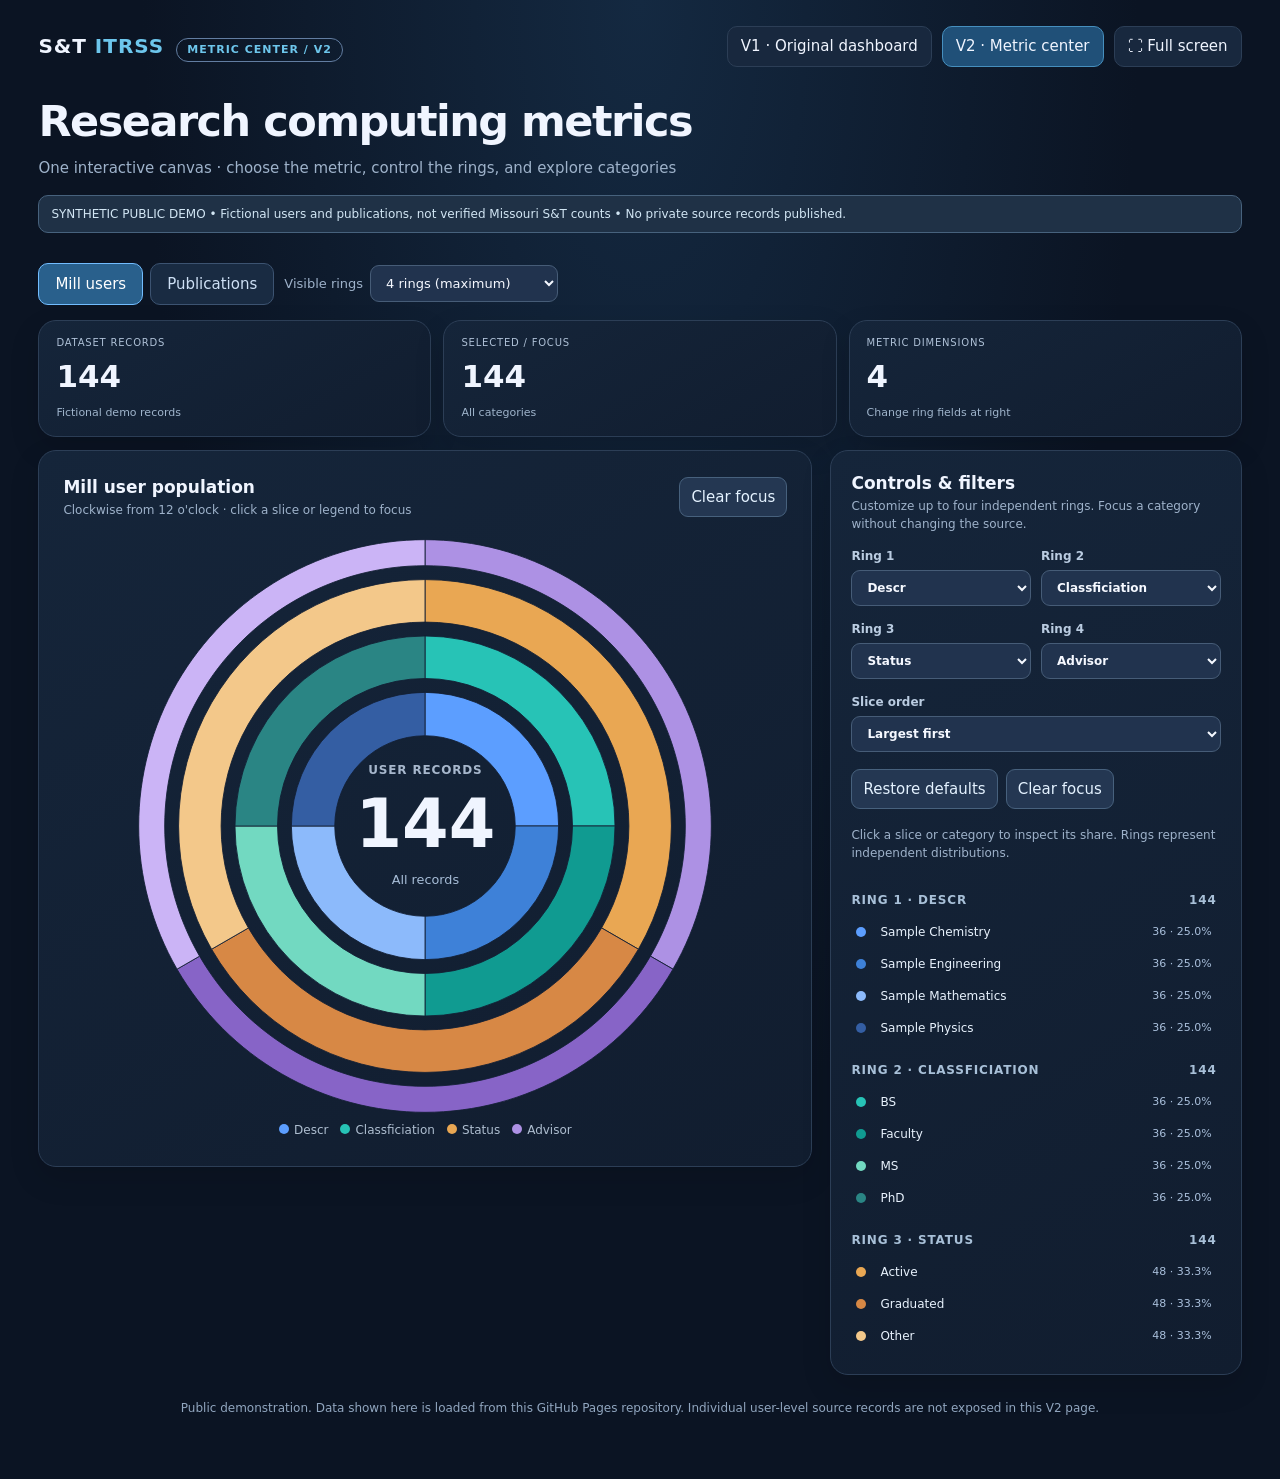
==== v2/index.html @ d2b3ccf0 "feat: add responsive V2 metric center with configurable concentric chart" ====
<!doctype html>
<html lang="en">
<head>
<meta charset="utf-8"><meta name="viewport" content="width=device-width,initial-scale=1">
<title>ITRSS Metric Center · V2</title>
<style>
:root{color-scheme:dark;--bg:#0b1423;--panel:#152239;--panel2:#1b2a43;--line:#2c3e56;--text:#f0f5ff;--muted:#9eb2ca;--accent:#72b8ff}
*{box-sizing:border-box}html{scroll-behavior:smooth}body{margin:0;background:radial-gradient(ellipse at 50% 0%,#142941 0%,var(--bg) 55%);color:var(--text);font:15px/1.5 system-ui,-apple-system,"Segoe UI",sans-serif}
a{color:#acd6ff}button,select{font:inherit}button{cursor:pointer}
header{max-width:1450px;margin:auto;padding:26px clamp(16px,3vw,42px) 15px}
.topline{display:flex;align-items:center;justify-content:space-between;gap:20px;flex-wrap:wrap}
.logo{font-weight:800;letter-spacing:.05em;font-size:20px}.logo span{color:#6dc6ec}.tag{display:inline-block;border:1px solid #627da1;border-radius:99px;padding:3px 10px;font-size:11px;margin-left:12px;color:#d1e0ef;font-weight:700}
nav{display:flex;align-items:center;gap:10px;flex-wrap:wrap}nav a,nav button{border:1px solid var(--line);border-radius:10px;background:#18283e;padding:8px 13px;text-decoration:none;color:var(--text)}
nav a.active{background:#205078;border-color:#468fbe}
h1{font-size:clamp(26px,3.4vw,43px);letter-spacing:-.035em;margin:22px 0 4px}p{color:var(--muted);margin:0}
.notice{padding:9px 12px;background:#1f3146;border:1px solid #47627d;color:#d2e6f4;border-radius:10px;font-size:12px;margin-top:15px}
main{max-width:1450px;margin:auto;padding:0 clamp(16px,3vw,42px) 38px}
.topControls{display:flex;gap:10px;align-items:center;flex-wrap:wrap;margin:15px 0}
.field{display:flex;gap:7px;align-items:center;font-size:13px;color:var(--muted)}.field select,.control select{background:#21334e;border:1px solid #465c77;border-radius:9px;color:#f5f8ff;padding:9px 30px 9px 11px;max-width:100%;min-width:145px}
.metricTabs{display:flex;gap:7px;flex-wrap:wrap}.tab{border:1px solid #3c5371;background:#192b42;color:#cee0f5;padding:9px 16px;border-radius:10px}.tab[aria-pressed=true]{background:#29608c;border-color:#72bdff;color:white}
.stage{display:grid;grid-template-columns:minmax(0,1.6fr) minmax(275px,.85fr);gap:18px;align-items:start}
.chartCard,.panel,.summaryCard{background:linear-gradient(150deg,#15253a,#111d2f);border:1px solid var(--line);border-radius:18px;box-shadow:0 12px 30px #0002}
.chartCard{padding:clamp(12px,2vw,24px);min-width:0}
.cardTitle{display:flex;align-items:center;justify-content:space-between;gap:8px;flex-wrap:wrap}.cardTitle h2,.panel h2{font-size:17px;margin:0}.caption{font-size:12px;color:var(--muted)}
.chartBox{position:relative;width:min(100%,590px);margin:12px auto 0;aspect-ratio:1}
#donut{width:100%;height:100%;display:block;overflow:visible}
.arc{cursor:pointer;stroke:#132034;stroke-width:1;transition:opacity .14s,filter .14s}.arc:hover,.arc:focus{filter:brightness(1.23);outline:none}.arc.dim{opacity:.26}
.center{position:absolute;inset:32%;display:flex;flex-direction:column;align-items:center;justify-content:center;text-align:center;pointer-events:none}
.center .small{color:#a7b7cc;font-size:clamp(9px,1vw,12px);letter-spacing:.07em;text-transform:uppercase;font-weight:700}
.center strong{font-size:clamp(30px,5.6vw,67px);font-variant-numeric:tabular-nums;line-height:1.12;margin:8px 0}
.center .sub{font-size:clamp(10px,1vw,13px);color:#a7bdd7}
.chartFooter{display:flex;gap:12px;justify-content:center;flex-wrap:wrap;color:#aebed0;font-size:12px;padding-bottom:3px}
.dot{display:inline-block;width:10px;height:10px;border-radius:50%;margin-right:5px}
.panel{padding:20px;min-width:0}
.control{display:flex;flex-direction:column;gap:5px;margin-top:14px;color:#bacce1;font-size:12px;font-weight:600}
.control select{width:100%}
.controlGrid{display:grid;grid-template-columns:1fr 1fr;gap:0 10px}
.sideActions{display:flex;flex-wrap:wrap;gap:8px;margin:17px 0}
.secondary{background:#243752;color:#e4f2ff;border:1px solid #47617d;border-radius:9px;padding:8px 11px}
.legend{margin-top:12px;max-height:480px;overflow:auto;padding-right:4px}
.legendHead{display:flex;justify-content:space-between;align-items:center;margin:17px 0 7px;font-size:12px;text-transform:uppercase;letter-spacing:.07em;color:#a8c0d8;font-weight:700}
.legendRow{display:flex;width:100%;align-items:center;gap:9px;background:transparent;border:0;border-radius:7px;text-align:left;color:#e8f2fd;padding:7px 5px}.legendRow:hover,.legendRow[aria-pressed=true]{background:#2a4260}.legendRow .name{flex:1;overflow-wrap:anywhere;font-size:12px}.legendRow .count{font-size:11px;color:#a9bfdb;white-space:nowrap}
.summary{display:grid;grid-template-columns:repeat(3,minmax(0,1fr));gap:12px;margin-bottom:13px}.summaryCard{padding:14px 17px}.summaryCard small{display:block;font-size:10px;text-transform:uppercase;letter-spacing:.08em;color:#aec0d6}.summaryCard strong{display:block;font-size:clamp(20px,2.6vw,31px);font-variant-numeric:tabular-nums;margin-top:3px}.summaryCard span{font-size:11px;color:#9fb4cb}
#error{padding:12px;color:#ffd5be}.foot{font-size:12px;color:#91a6bf;margin:24px 0;text-align:center}
@media(max-width:850px){.stage{grid-template-columns:1fr}.chartBox{max-width:550px}.legend{max-height:270px}.summary{grid-template-columns:repeat(3,1fr)}}
@media(max-width:460px){header{padding-top:17px}nav{width:100%}nav a,nav button{flex:1;text-align:center}.summaryCard{padding:11px}.summaryCard strong{font-size:23px}.summaryCard small{font-size:9px}.controlGrid{grid-template-columns:1fr 1fr}.center{inset:32%}.chartCard{padding:10px}.panel{padding:16px}}
@media(min-width:1500px){.chartBox{max-width:650px;width:100%}}
</style>
</head>
<body>
<header><div class="topline"><div class="logo">S&T <span>ITRSS</span><span class="tag">METRIC CENTER / V2</span></div>
<nav><a href="../">V1 · Original dashboard</a><a class="active" href="./">V2 · Metric center</a><button type="button" id="fullScreen">⛶ Full screen</button></nav></div>
<h1>Research computing metrics</h1><p>One interactive canvas · choose the metric, control the rings, and explore categories</p>
<div class="notice" id="dataNotice">Loading published dataset…</div></header>
<main>
<div class="topControls"><div class="metricTabs" role="group" aria-label="Choose metric family"><button class="tab" type="button" id="usersTab" aria-pressed="true">Mill users</button><button class="tab" type="button" id="papersTab" aria-pressed="false">Publications</button></div><label class="field">Visible rings <select id="ringCount"><option value="1">1 ring</option><option value="2">2 rings</option><option value="3">3 rings</option><option value="4" selected>4 rings (maximum)</option></select></label></div>
<section class="summary"><div class="summaryCard"><small>Dataset records</small><strong id="total">—</strong><span id="totalLabel">Source</span></div><div class="summaryCard"><small>Selected / focus</small><strong id="visible">—</strong><span id="focusCaption">All categories</span></div><div class="summaryCard"><small>Metric dimensions</small><strong id="dimensionCount">—</strong><span>Change ring fields at right</span></div></section>
<div class="stage">
<section class="chartCard"><div class="cardTitle"><div><h2 id="chartHeading">Population composition</h2><div class="caption">Clockwise from 12 o'clock · click a slice or legend to focus</div></div><button class="secondary" id="clear" type="button">Clear focus</button></div>
<div class="chartBox"><svg id="donut" viewBox="0 0 680 680" role="img" aria-label="Interactive concentric metric chart"></svg><div class="center"><div class="small" id="centerLabel">Records</div><strong id="centerCount">—</strong><div class="sub" id="centerSub">In focus</div></div></div>
<div id="ringKey" class="chartFooter"></div><div id="error" hidden></div></section>
<aside class="panel"><h2>Controls & filters</h2><p class="caption">Customize up to four independent rings. Focus a category without changing the source.</p>
<div class="controlGrid" id="dimensionControls"></div><label class="control">Slice order<select id="order"><option value="desc">Largest first</option><option value="asc">Smallest first</option><option value="alpha">A → Z</option><option value="year">Chronological (when Year selected)</option></select></label>
<div class="sideActions"><button class="secondary" type="button" id="reset">Restore defaults</button><button class="secondary" type="button" id="clear2">Clear focus</button></div>
<div class="caption" id="filterNote">Choose a segment to inspect its percentage.</div><div class="legend" id="legend"></div></aside></div>
<p class="foot">Public demonstration. Data shown here is loaded from this GitHub Pages repository. Individual user-level source records are not exposed in this V2 page.</p>
</main>
<script>
'use strict';
(()=>{
const $=id=>document.getElementById(id);
const SVG='http://www.w3.org/2000/svg';
const palettes=[['#5c9eff','#3e81d8','#8cbafb','#345ea3','#b5d3fa','#6e91c4'],['#27c3b6','#109b91','#72d9c1','#2a8584','#a1ead9','#56aba4'],['#e9a753','#d78845','#f3c88a','#bc7049','#ffdb9d','#c9a06c'],['#ad91e4','#8764c7','#cbb4f6','#6f54a7','#d7c5ff','#9e86cb']];
let datasets={},family='users',focus=null,dimensions=[],ringCount=4;
const safe=s=>String(s??'').trim()||'Not specified';
const number=n=>Number(n||0).toLocaleString('en-US');
function csvParse(input){let lines=[],row=[],cell='',quoted=false;for(let i=0;i<input.length;i++){const ch=input[i];if(ch==='"'){if(quoted&&input[i+1]==='"'){cell+='"';i++}else quoted=!quoted}else if(ch===','&&!quoted){row.push(cell);cell=''}else if((ch==='\n'||ch==='\r')&&!quoted){if(ch==='\r'&&input[i+1]==='\n')i++;row.push(cell);if(row.some(s=>s))lines.push(row);row=[];cell=''}else cell+=ch}row.push(cell);if(row.some(s=>s))lines.push(row);const headers=(lines.shift()||[]).map(s=>s.replace(/^\ufeff/,'').trim());return lines.map(a=>Object.fromEntries(headers.map((h,i)=>[h,a[i]||''])));}
const counts=(rows,key)=>{const m=new Map();for(const row of rows){const v=safe(row[key]);m.set(v,(m.get(v)||0)+1)}return [...m].map(([name,count])=>({name,count}))};
function readAggregate(json){return {total:Number(json.source_total??json.included_total??0),dimensions:(json.dimensions||[]).map(d=>({name:d.label||d.name||d.key,values:(d.values||[]).map(v=>({name:safe(v.name),count:Number(v.count||0)}))})),aggregate:true}};
function fromRows(rows,selected){return {total:rows.length,dimensions:selected.map(name=>({name,values:counts(rows,name)})),aggregate:false}};
const sum=arr=>arr.reduce((n,x)=>n+x.count,0);
function prepare(data,label){if(!data||!data.dimensions.length)throw Error('No dimensions in '+label);for(const d of data.dimensions){if(sum(d.values)!==data.total)throw Error('Totals do not reconcile for '+d.name)}return data}
async function jsonMaybe(url){const r=await fetch(url,{cache:'no-store'});if(!r.ok)return null;return r.json()}
async function load(){
 try{
 const userAgg=await jsonMaybe('../data/user_aggregates.json');
 const paperAgg=await jsonMaybe('../data/publication_aggregates.json');
 if(userAgg&&paperAgg){
 datasets.users=prepare(readAggregate(userAgg),'users');
 datasets.papers=prepare(readAggregate(paperAgg),'publications');
 const inc=Number(paperAgg.included_total||0);
 datasets.papers.total=inc;
 $('dataNotice').textContent='Published aggregate metrics • user data and publications summarized into category totals • cross-filtering disabled for privacy.';
 }else{
 const [csv,papers]=await Promise.all([fetch('../data/callie.csv',{cache:'no-store'}),fetch('../data/publications.json',{cache:'no-store'})]);
 if(!csv.ok||!papers.ok)throw Error('Published demo files are unavailable');
 const users=csvParse(await csv.text());const paperData=await papers.json();
 const included=(paperData.rows||[]).filter(r=>!/^(yes|true|1|y)$/i.test(safe(r['Counted as duplicate'])));
 datasets.users=prepare(fromRows(users,['Descr','Classficiation','Status','Advisor']),'users');
 datasets.papers=prepare(fromRows(included,['Cluster acknowledged','Year','Type','Venue']),'publications');
 $('dataNotice').textContent='SYNTHETIC PUBLIC DEMO • Fictional users and publications, not verified Missouri S&T counts • No private source records published.';
 }
 resetFamily('users');
 }catch(e){$('error').hidden=false;$('error').textContent='Unable to load metric data: '+e.message;$('dataNotice').textContent='Dataset unavailable';}
}
function resetFamily(name){family=name;focus=null;const data=datasets[family];dimensions=data.dimensions.slice(0,4).map(d=>d.name);while(dimensions.length<4)dimensions.push(data.dimensions[0].name);ringCount=family==='users'?4:3;$('ringCount').value=String(ringCount);$('order').value='desc';buildControls();render()}
function buildControls(){const target=$('dimensionControls');target.replaceChildren();const data=datasets[family];for(let i=0;i<4;i++){const label=document.createElement('label');label.className='control';label.textContent='Ring '+(i+1);const sel=document.createElement('select');sel.id='dim'+i;for(const d of data.dimensions){const opt=document.createElement('option');opt.value=d.name;opt.textContent=d.name;sel.append(opt)}sel.value=dimensions[i];sel.disabled=i>=ringCount;sel.onchange=()=>{dimensions[i]=sel.value;focus=null;render()};label.append(sel);target.append(label)}}
const getDim=name=>datasets[family].dimensions.find(d=>d.name===name);
function ordered(items,name){const order=$('order').value;return [...items].sort((a,b)=>{if((order==='year'||name.toLowerCase()==='year')&&/^\d{4}$/.test(a.name)&&/^\d{4}$/.test(b.name))return Number(a.name)-Number(b.name);if(order==='alpha')return a.name.localeCompare(b.name);if(order==='asc')return a.count-b.count||a.name.localeCompare(b.name);return b.count-a.count||a.name.localeCompare(b.name)})}
function el(tag,attrs){const x=document.createElementNS(SVG,tag);for(const [k,v] of Object.entries(attrs||{}))x.setAttribute(k,v);return x}
function pt(r,a){return [340+r*Math.cos(a),340+r*Math.sin(a)]}
function arc(inner,outer,a,b){const A=pt(outer,a),B=pt(outer,b),C=pt(inner,b),D=pt(inner,a),big=b-a>Math.PI?1:0;return 'M'+A+' A'+outer+' '+outer+' 0 '+big+' 1 '+B+' L'+C+' A'+inner+' '+inner+' 0 '+big+' 0 '+D+' Z'}
function select(ring,name){focus=focus&&focus.ring===ring&&focus.name===name?null:{ring,name};render()}
function render(){
 if(!datasets[family])return;
 const data=datasets[family],total=data.total;const legend=$('legend'),chart=$('donut'),key=$('ringKey');legend.replaceChildren();chart.replaceChildren();key.replaceChildren();
 $('usersTab').setAttribute('aria-pressed',String(family==='users'));$('papersTab').setAttribute('aria-pressed',String(family==='papers'));
 $('total').textContent=number(total);$('visible').textContent=focus?number((getDim(dimensions[focus.ring])?.values.find(d=>d.name===focus.name)?.count)||0):number(total);
 $('totalLabel').textContent=data.aggregate?'Aggregate count':'Fictional demo records';
 $('focusCaption').textContent=focus?focus.name:'All categories';
 $('dimensionCount').textContent=String(data.dimensions.length);
 $('centerLabel').textContent=family==='users'?'User records':'Publications';
 $('centerCount').textContent=focus?number(getDim(dimensions[focus.ring])?.values.find(d=>d.name===focus.name)?.count):number(total);
 $('centerSub').textContent=focus?'Selected category':'All records';
 $('chartHeading').textContent=family==='users'?'Mill user population':'Research publications';
 $('filterNote').textContent=focus?'Focus: '+dimensions[focus.ring]+' → '+focus.name+' (click again to clear)':'Click a slice or category to inspect its share. Rings represent independent distributions.';
 const radii=[[104,154],[170,219],[235,284],[300,330]];
 for(let i=0;i<ringCount;i++){
 const dim=dimensions[i],items=ordered(getDim(dim)?.values||[],dim),[inner,outer]=radii[i];let angle=-Math.PI/2;
 const section=document.createElement('div');const head=document.createElement('div');head.className='legendHead';const h=document.createElement('span');h.textContent='RING '+(i+1)+' · '+dim;const n=document.createElement('span');n.textContent=number(total);head.append(h,n);section.append(head);
 const keyChip=document.createElement('span');const chip=document.createElement('i');chip.className='dot';chip.style.background=palettes[i][0];keyChip.append(chip,document.createTextNode(dim));key.append(keyChip);
 items.forEach((d,j)=>{
 const sweep=total?d.count/total*Math.PI*2:0,end=angle+sweep;const color=palettes[i][j%palettes[i].length],isFocused=focus&&focus.ring===i&&focus.name===d.name;const dimmed=focus&&!isFocused;
 if(sweep>0){const path=el('path',{d:arc(inner,outer,angle,Math.min(end,angle+Math.PI*2-.000001)),fill:color,class:'arc'+(dimmed?' dim':''),tabindex:0,role:'button','aria-label':dim+' '+d.name+', '+number(d.count)+' records'});path.addEventListener('click',()=>select(i,d.name));path.addEventListener('keydown',e=>{if(e.key==='Enter'||e.key===' '){e.preventDefault();select(i,d.name)}});const tip=el('title');tip.textContent=dim+' / '+d.name+': '+number(d.count)+' ('+(total?(100*d.count/total).toFixed(1):0)+'%)';path.append(tip);chart.append(path)}angle=end;
 const btn=document.createElement('button');btn.className='legendRow';btn.setAttribute('aria-pressed',String(!!isFocused));const dot=document.createElement('i');dot.className='dot';dot.style.background=color;const label=document.createElement('span');label.className='name';label.textContent=d.name;const count=document.createElement('span');count.className='count';count.textContent=number(d.count)+' · '+(total?(100*d.count/total).toFixed(1):0)+'%';btn.append(dot,label,count);btn.onclick=()=>select(i,d.name);section.append(btn);
 });legend.append(section);
 }
}
$('usersTab').onclick=()=>resetFamily('users');$('papersTab').onclick=()=>resetFamily('papers');
$('ringCount').onchange=e=>{ringCount=Math.max(1,Math.min(4,Number(e.target.value)||4));focus=null;buildControls();render()};
$('order').onchange=render;$('clear').onclick=$('clear2').onclick=()=>{focus=null;render()};$('reset').onclick=()=>resetFamily(family);
$('fullScreen').onclick=()=>{if(document.fullscreenElement){document.exitFullscreen?.()}else document.documentElement.requestFullscreen?.()};
load();
})();
</script>
</body></html>
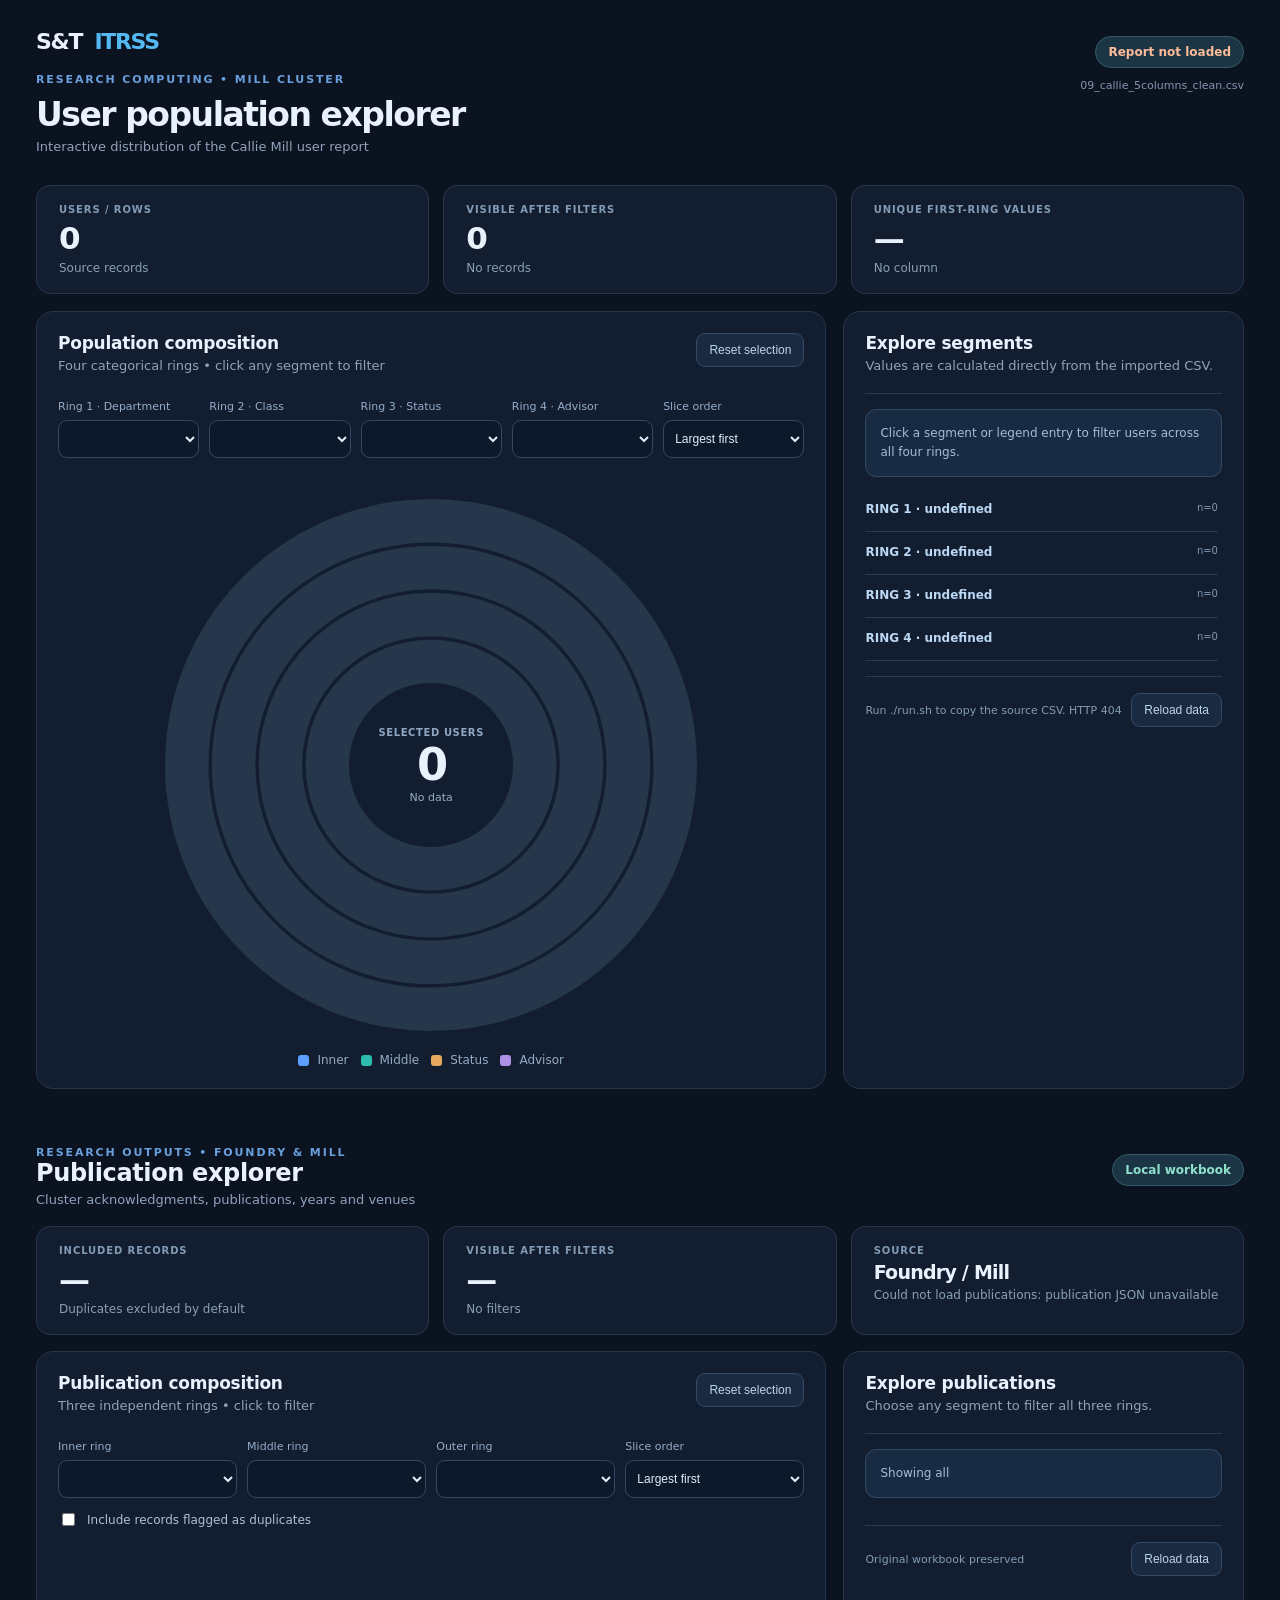
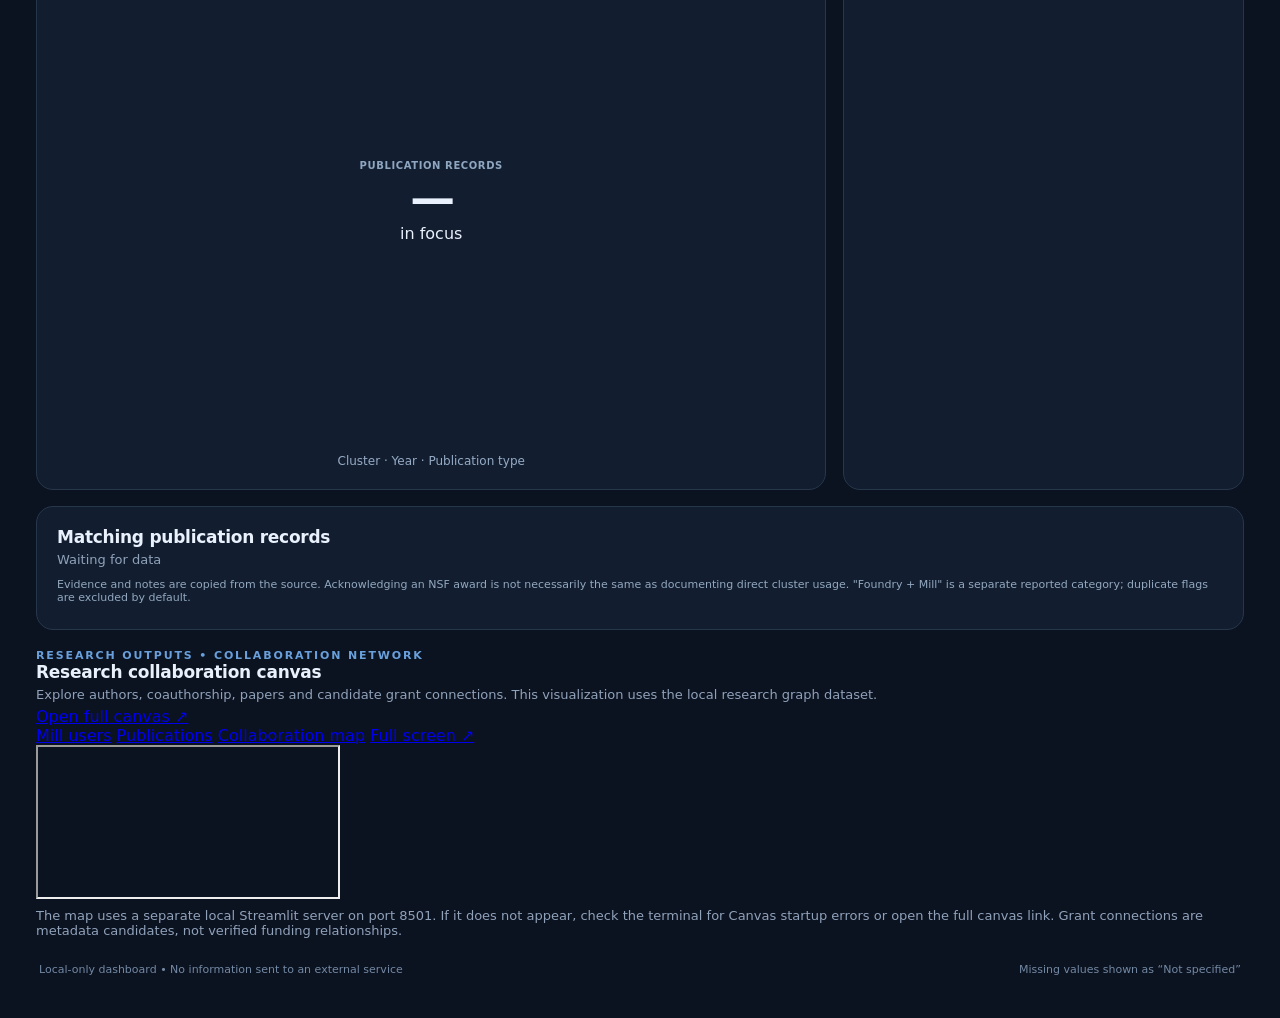
==== commit 62100fb0: "feat: restore original four-ring dashboard design in V2" ====
--- a/v2/index.html
+++ b/v2/index.html
@@ -1,146 +1,30 @@
-<!doctype html>
-<html lang="en">
-<head>
-<meta charset="utf-8"><meta name="viewport" content="width=device-width,initial-scale=1">
-<title>ITRSS Metric Center · V2</title>
-<style>
-:root{color-scheme:dark;--bg:#0b1423;--panel:#152239;--panel2:#1b2a43;--line:#2c3e56;--text:#f0f5ff;--muted:#9eb2ca;--accent:#72b8ff}
-*{box-sizing:border-box}html{scroll-behavior:smooth}body{margin:0;background:radial-gradient(ellipse at 50% 0%,#142941 0%,var(--bg) 55%);color:var(--text);font:15px/1.5 system-ui,-apple-system,"Segoe UI",sans-serif}
-a{color:#acd6ff}button,select{font:inherit}button{cursor:pointer}
-header{max-width:1450px;margin:auto;padding:26px clamp(16px,3vw,42px) 15px}
-.topline{display:flex;align-items:center;justify-content:space-between;gap:20px;flex-wrap:wrap}
-.logo{font-weight:800;letter-spacing:.05em;font-size:20px}.logo span{color:#6dc6ec}.tag{display:inline-block;border:1px solid #627da1;border-radius:99px;padding:3px 10px;font-size:11px;margin-left:12px;color:#d1e0ef;font-weight:700}
-nav{display:flex;align-items:center;gap:10px;flex-wrap:wrap}nav a,nav button{border:1px solid var(--line);border-radius:10px;background:#18283e;padding:8px 13px;text-decoration:none;color:var(--text)}
-nav a.active{background:#205078;border-color:#468fbe}
-h1{font-size:clamp(26px,3.4vw,43px);letter-spacing:-.035em;margin:22px 0 4px}p{color:var(--muted);margin:0}
-.notice{padding:9px 12px;background:#1f3146;border:1px solid #47627d;color:#d2e6f4;border-radius:10px;font-size:12px;margin-top:15px}
-main{max-width:1450px;margin:auto;padding:0 clamp(16px,3vw,42px) 38px}
-.topControls{display:flex;gap:10px;align-items:center;flex-wrap:wrap;margin:15px 0}
-.field{display:flex;gap:7px;align-items:center;font-size:13px;color:var(--muted)}.field select,.control select{background:#21334e;border:1px solid #465c77;border-radius:9px;color:#f5f8ff;padding:9px 30px 9px 11px;max-width:100%;min-width:145px}
-.metricTabs{display:flex;gap:7px;flex-wrap:wrap}.tab{border:1px solid #3c5371;background:#192b42;color:#cee0f5;padding:9px 16px;border-radius:10px}.tab[aria-pressed=true]{background:#29608c;border-color:#72bdff;color:white}
-.stage{display:grid;grid-template-columns:minmax(0,1.6fr) minmax(275px,.85fr);gap:18px;align-items:start}
-.chartCard,.panel,.summaryCard{background:linear-gradient(150deg,#15253a,#111d2f);border:1px solid var(--line);border-radius:18px;box-shadow:0 12px 30px #0002}
-.chartCard{padding:clamp(12px,2vw,24px);min-width:0}
-.cardTitle{display:flex;align-items:center;justify-content:space-between;gap:8px;flex-wrap:wrap}.cardTitle h2,.panel h2{font-size:17px;margin:0}.caption{font-size:12px;color:var(--muted)}
-.chartBox{position:relative;width:min(100%,590px);margin:12px auto 0;aspect-ratio:1}
-#donut{width:100%;height:100%;display:block;overflow:visible}
-.arc{cursor:pointer;stroke:#132034;stroke-width:1;transition:opacity .14s,filter .14s}.arc:hover,.arc:focus{filter:brightness(1.23);outline:none}.arc.dim{opacity:.26}
-.center{position:absolute;inset:32%;display:flex;flex-direction:column;align-items:center;justify-content:center;text-align:center;pointer-events:none}
-.center .small{color:#a7b7cc;font-size:clamp(9px,1vw,12px);letter-spacing:.07em;text-transform:uppercase;font-weight:700}
-.center strong{font-size:clamp(30px,5.6vw,67px);font-variant-numeric:tabular-nums;line-height:1.12;margin:8px 0}
-.center .sub{font-size:clamp(10px,1vw,13px);color:#a7bdd7}
-.chartFooter{display:flex;gap:12px;justify-content:center;flex-wrap:wrap;color:#aebed0;font-size:12px;padding-bottom:3px}
-.dot{display:inline-block;width:10px;height:10px;border-radius:50%;margin-right:5px}
-.panel{padding:20px;min-width:0}
-.control{display:flex;flex-direction:column;gap:5px;margin-top:14px;color:#bacce1;font-size:12px;font-weight:600}
-.control select{width:100%}
-.controlGrid{display:grid;grid-template-columns:1fr 1fr;gap:0 10px}
-.sideActions{display:flex;flex-wrap:wrap;gap:8px;margin:17px 0}
-.secondary{background:#243752;color:#e4f2ff;border:1px solid #47617d;border-radius:9px;padding:8px 11px}
-.legend{margin-top:12px;max-height:480px;overflow:auto;padding-right:4px}
-.legendHead{display:flex;justify-content:space-between;align-items:center;margin:17px 0 7px;font-size:12px;text-transform:uppercase;letter-spacing:.07em;color:#a8c0d8;font-weight:700}
-.legendRow{display:flex;width:100%;align-items:center;gap:9px;background:transparent;border:0;border-radius:7px;text-align:left;color:#e8f2fd;padding:7px 5px}.legendRow:hover,.legendRow[aria-pressed=true]{background:#2a4260}.legendRow .name{flex:1;overflow-wrap:anywhere;font-size:12px}.legendRow .count{font-size:11px;color:#a9bfdb;white-space:nowrap}
-.summary{display:grid;grid-template-columns:repeat(3,minmax(0,1fr));gap:12px;margin-bottom:13px}.summaryCard{padding:14px 17px}.summaryCard small{display:block;font-size:10px;text-transform:uppercase;letter-spacing:.08em;color:#aec0d6}.summaryCard strong{display:block;font-size:clamp(20px,2.6vw,31px);font-variant-numeric:tabular-nums;margin-top:3px}.summaryCard span{font-size:11px;color:#9fb4cb}
-#error{padding:12px;color:#ffd5be}.foot{font-size:12px;color:#91a6bf;margin:24px 0;text-align:center}
-@media(max-width:850px){.stage{grid-template-columns:1fr}.chartBox{max-width:550px}.legend{max-height:270px}.summary{grid-template-columns:repeat(3,1fr)}}
-@media(max-width:460px){header{padding-top:17px}nav{width:100%}nav a,nav button{flex:1;text-align:center}.summaryCard{padding:11px}.summaryCard strong{font-size:23px}.summaryCard small{font-size:9px}.controlGrid{grid-template-columns:1fr 1fr}.center{inset:32%}.chartCard{padding:10px}.panel{padding:16px}}
-@media(min-width:1500px){.chartBox{max-width:650px;width:100%}}
-</style>
-</head>
-<body>
-<header><div class="topline"><div class="logo">S&T <span>ITRSS</span><span class="tag">METRIC CENTER / V2</span></div>
-<nav><a href="../">V1 · Original dashboard</a><a class="active" href="./">V2 · Metric center</a><button type="button" id="fullScreen">⛶ Full screen</button></nav></div>
-<h1>Research computing metrics</h1><p>One interactive canvas · choose the metric, control the rings, and explore categories</p>
-<div class="notice" id="dataNotice">Loading published dataset…</div></header>
-<main>
-<div class="topControls"><div class="metricTabs" role="group" aria-label="Choose metric family"><button class="tab" type="button" id="usersTab" aria-pressed="true">Mill users</button><button class="tab" type="button" id="papersTab" aria-pressed="false">Publications</button></div><label class="field">Visible rings <select id="ringCount"><option value="1">1 ring</option><option value="2">2 rings</option><option value="3">3 rings</option><option value="4" selected>4 rings (maximum)</option></select></label></div>
-<section class="summary"><div class="summaryCard"><small>Dataset records</small><strong id="total">—</strong><span id="totalLabel">Source</span></div><div class="summaryCard"><small>Selected / focus</small><strong id="visible">—</strong><span id="focusCaption">All categories</span></div><div class="summaryCard"><small>Metric dimensions</small><strong id="dimensionCount">—</strong><span>Change ring fields at right</span></div></section>
-<div class="stage">
-<section class="chartCard"><div class="cardTitle"><div><h2 id="chartHeading">Population composition</h2><div class="caption">Clockwise from 12 o'clock · click a slice or legend to focus</div></div><button class="secondary" id="clear" type="button">Clear focus</button></div>
-<div class="chartBox"><svg id="donut" viewBox="0 0 680 680" role="img" aria-label="Interactive concentric metric chart"></svg><div class="center"><div class="small" id="centerLabel">Records</div><strong id="centerCount">—</strong><div class="sub" id="centerSub">In focus</div></div></div>
-<div id="ringKey" class="chartFooter"></div><div id="error" hidden></div></section>
-<aside class="panel"><h2>Controls & filters</h2><p class="caption">Customize up to four independent rings. Focus a category without changing the source.</p>
-<div class="controlGrid" id="dimensionControls"></div><label class="control">Slice order<select id="order"><option value="desc">Largest first</option><option value="asc">Smallest first</option><option value="alpha">A → Z</option><option value="year">Chronological (when Year selected)</option></select></label>
-<div class="sideActions"><button class="secondary" type="button" id="reset">Restore defaults</button><button class="secondary" type="button" id="clear2">Clear focus</button></div>
-<div class="caption" id="filterNote">Choose a segment to inspect its percentage.</div><div class="legend" id="legend"></div></aside></div>
-<p class="foot">Public demonstration. Data shown here is loaded from this GitHub Pages repository. Individual user-level source records are not exposed in this V2 page.</p>
-</main>
-<script>
-'use strict';
-(()=>{
-const $=id=>document.getElementById(id);
-const SVG='http://www.w3.org/2000/svg';
-const palettes=[['#5c9eff','#3e81d8','#8cbafb','#345ea3','#b5d3fa','#6e91c4'],['#27c3b6','#109b91','#72d9c1','#2a8584','#a1ead9','#56aba4'],['#e9a753','#d78845','#f3c88a','#bc7049','#ffdb9d','#c9a06c'],['#ad91e4','#8764c7','#cbb4f6','#6f54a7','#d7c5ff','#9e86cb']];
-let datasets={},family='users',focus=null,dimensions=[],ringCount=4;
-const safe=s=>String(s??'').trim()||'Not specified';
-const number=n=>Number(n||0).toLocaleString('en-US');
-function csvParse(input){let lines=[],row=[],cell='',quoted=false;for(let i=0;i<input.length;i++){const ch=input[i];if(ch==='"'){if(quoted&&input[i+1]==='"'){cell+='"';i++}else quoted=!quoted}else if(ch===','&&!quoted){row.push(cell);cell=''}else if((ch==='\n'||ch==='\r')&&!quoted){if(ch==='\r'&&input[i+1]==='\n')i++;row.push(cell);if(row.some(s=>s))lines.push(row);row=[];cell=''}else cell+=ch}row.push(cell);if(row.some(s=>s))lines.push(row);const headers=(lines.shift()||[]).map(s=>s.replace(/^\ufeff/,'').trim());return lines.map(a=>Object.fromEntries(headers.map((h,i)=>[h,a[i]||''])));}
-const counts=(rows,key)=>{const m=new Map();for(const row of rows){const v=safe(row[key]);m.set(v,(m.get(v)||0)+1)}return [...m].map(([name,count])=>({name,count}))};
-function readAggregate(json){return {total:Number(json.source_total??json.included_total??0),dimensions:(json.dimensions||[]).map(d=>({name:d.label||d.name||d.key,values:(d.values||[]).map(v=>({name:safe(v.name),count:Number(v.count||0)}))})),aggregate:true}};
-function fromRows(rows,selected){return {total:rows.length,dimensions:selected.map(name=>({name,values:counts(rows,name)})),aggregate:false}};
-const sum=arr=>arr.reduce((n,x)=>n+x.count,0);
-function prepare(data,label){if(!data||!data.dimensions.length)throw Error('No dimensions in '+label);for(const d of data.dimensions){if(sum(d.values)!==data.total)throw Error('Totals do not reconcile for '+d.name)}return data}
-async function jsonMaybe(url){const r=await fetch(url,{cache:'no-store'});if(!r.ok)return null;return r.json()}
-async function load(){
- try{
- const userAgg=await jsonMaybe('../data/user_aggregates.json');
- const paperAgg=await jsonMaybe('../data/publication_aggregates.json');
- if(userAgg&&paperAgg){
- datasets.users=prepare(readAggregate(userAgg),'users');
- datasets.papers=prepare(readAggregate(paperAgg),'publications');
- const inc=Number(paperAgg.included_total||0);
- datasets.papers.total=inc;
- $('dataNotice').textContent='Published aggregate metrics • user data and publications summarized into category totals • cross-filtering disabled for privacy.';
- }else{
- const [csv,papers]=await Promise.all([fetch('../data/callie.csv',{cache:'no-store'}),fetch('../data/publications.json',{cache:'no-store'})]);
- if(!csv.ok||!papers.ok)throw Error('Published demo files are unavailable');
- const users=csvParse(await csv.text());const paperData=await papers.json();
- const included=(paperData.rows||[]).filter(r=>!/^(yes|true|1|y)$/i.test(safe(r['Counted as duplicate'])));
- datasets.users=prepare(fromRows(users,['Descr','Classficiation','Status','Advisor']),'users');
- datasets.papers=prepare(fromRows(included,['Cluster acknowledged','Year','Type','Venue']),'publications');
- $('dataNotice').textContent='SYNTHETIC PUBLIC DEMO • Fictional users and publications, not verified Missouri S&T counts • No private source records published.';
- }
- resetFamily('users');
- }catch(e){$('error').hidden=false;$('error').textContent='Unable to load metric data: '+e.message;$('dataNotice').textContent='Dataset unavailable';}
-}
-function resetFamily(name){family=name;focus=null;const data=datasets[family];dimensions=data.dimensions.slice(0,4).map(d=>d.name);while(dimensions.length<4)dimensions.push(data.dimensions[0].name);ringCount=family==='users'?4:3;$('ringCount').value=String(ringCount);$('order').value='desc';buildControls();render()}
-function buildControls(){const target=$('dimensionControls');target.replaceChildren();const data=datasets[family];for(let i=0;i<4;i++){const label=document.createElement('label');label.className='control';label.textContent='Ring '+(i+1);const sel=document.createElement('select');sel.id='dim'+i;for(const d of data.dimensions){const opt=document.createElement('option');opt.value=d.name;opt.textContent=d.name;sel.append(opt)}sel.value=dimensions[i];sel.disabled=i>=ringCount;sel.onchange=()=>{dimensions[i]=sel.value;focus=null;render()};label.append(sel);target.append(label)}}
-const getDim=name=>datasets[family].dimensions.find(d=>d.name===name);
-function ordered(items,name){const order=$('order').value;return [...items].sort((a,b)=>{if((order==='year'||name.toLowerCase()==='year')&&/^\d{4}$/.test(a.name)&&/^\d{4}$/.test(b.name))return Number(a.name)-Number(b.name);if(order==='alpha')return a.name.localeCompare(b.name);if(order==='asc')return a.count-b.count||a.name.localeCompare(b.name);return b.count-a.count||a.name.localeCompare(b.name)})}
-function el(tag,attrs){const x=document.createElementNS(SVG,tag);for(const [k,v] of Object.entries(attrs||{}))x.setAttribute(k,v);return x}
-function pt(r,a){return [340+r*Math.cos(a),340+r*Math.sin(a)]}
-function arc(inner,outer,a,b){const A=pt(outer,a),B=pt(outer,b),C=pt(inner,b),D=pt(inner,a),big=b-a>Math.PI?1:0;return 'M'+A+' A'+outer+' '+outer+' 0 '+big+' 1 '+B+' L'+C+' A'+inner+' '+inner+' 0 '+big+' 0 '+D+' Z'}
-function select(ring,name){focus=focus&&focus.ring===ring&&focus.name===name?null:{ring,name};render()}
-function render(){
- if(!datasets[family])return;
- const data=datasets[family],total=data.total;const legend=$('legend'),chart=$('donut'),key=$('ringKey');legend.replaceChildren();chart.replaceChildren();key.replaceChildren();
- $('usersTab').setAttribute('aria-pressed',String(family==='users'));$('papersTab').setAttribute('aria-pressed',String(family==='papers'));
- $('total').textContent=number(total);$('visible').textContent=focus?number((getDim(dimensions[focus.ring])?.values.find(d=>d.name===focus.name)?.count)||0):number(total);
- $('totalLabel').textContent=data.aggregate?'Aggregate count':'Fictional demo records';
- $('focusCaption').textContent=focus?focus.name:'All categories';
- $('dimensionCount').textContent=String(data.dimensions.length);
- $('centerLabel').textContent=family==='users'?'User records':'Publications';
- $('centerCount').textContent=focus?number(getDim(dimensions[focus.ring])?.values.find(d=>d.name===focus.name)?.count):number(total);
- $('centerSub').textContent=focus?'Selected category':'All records';
- $('chartHeading').textContent=family==='users'?'Mill user population':'Research publications';
- $('filterNote').textContent=focus?'Focus: '+dimensions[focus.ring]+' → '+focus.name+' (click again to clear)':'Click a slice or category to inspect its share. Rings represent independent distributions.';
- const radii=[[104,154],[170,219],[235,284],[300,330]];
- for(let i=0;i<ringCount;i++){
- const dim=dimensions[i],items=ordered(getDim(dim)?.values||[],dim),[inner,outer]=radii[i];let angle=-Math.PI/2;
- const section=document.createElement('div');const head=document.createElement('div');head.className='legendHead';const h=document.createElement('span');h.textContent='RING '+(i+1)+' · '+dim;const n=document.createElement('span');n.textContent=number(total);head.append(h,n);section.append(head);
- const keyChip=document.createElement('span');const chip=document.createElement('i');chip.className='dot';chip.style.background=palettes[i][0];keyChip.append(chip,document.createTextNode(dim));key.append(keyChip);
- items.forEach((d,j)=>{
- const sweep=total?d.count/total*Math.PI*2:0,end=angle+sweep;const color=palettes[i][j%palettes[i].length],isFocused=focus&&focus.ring===i&&focus.name===d.name;const dimmed=focus&&!isFocused;
- if(sweep>0){const path=el('path',{d:arc(inner,outer,angle,Math.min(end,angle+Math.PI*2-.000001)),fill:color,class:'arc'+(dimmed?' dim':''),tabindex:0,role:'button','aria-label':dim+' '+d.name+', '+number(d.count)+' records'});path.addEventListener('click',()=>select(i,d.name));path.addEventListener('keydown',e=>{if(e.key==='Enter'||e.key===' '){e.preventDefault();select(i,d.name)}});const tip=el('title');tip.textContent=dim+' / '+d.name+': '+number(d.count)+' ('+(total?(100*d.count/total).toFixed(1):0)+'%)';path.append(tip);chart.append(path)}angle=end;
- const btn=document.createElement('button');btn.className='legendRow';btn.setAttribute('aria-pressed',String(!!isFocused));const dot=document.createElement('i');dot.className='dot';dot.style.background=color;const label=document.createElement('span');label.className='name';label.textContent=d.name;const count=document.createElement('span');count.className='count';count.textContent=number(d.count)+' · '+(total?(100*d.count/total).toFixed(1):0)+'%';btn.append(dot,label,count);btn.onclick=()=>select(i,d.name);section.append(btn);
- });legend.append(section);
- }
-}
-$('usersTab').onclick=()=>resetFamily('users');$('papersTab').onclick=()=>resetFamily('papers');
-$('ringCount').onchange=e=>{ringCount=Math.max(1,Math.min(4,Number(e.target.value)||4));focus=null;buildControls();render()};
-$('order').onchange=render;$('clear').onclick=$('clear2').onclick=()=>{focus=null;render()};$('reset').onclick=()=>resetFamily(family);
-$('fullScreen').onclick=()=>{if(document.fullscreenElement){document.exitFullscreen?.()}else document.documentElement.requestFullscreen?.()};
-load();
-})();
-</script>
-</body></html>+<!doctype html><html lang="en"><head><meta charset="UTF-8"><meta name="viewport" content="width=device-width, initial-scale=1"><title>ITRSS | Mill User Explorer</title><link rel="stylesheet" href="styles.css?v=1795367000"><link rel="stylesheet" href="papers.css?v=1795367000"></head><body><div class="shell"><header><div class="identity"><div class="brand">S&T <span>ITRSS</span></div><div class="eyebrow">RESEARCH COMPUTING • MILL CLUSTER</div><h1>User population explorer</h1><p>Interactive distribution of the Callie Mill user report</p></div><div class="source"><div class="pill" id="badge">Checking dataset…</div><div class="small" id="sourceName">09_callie_5columns_clean.csv</div></div></header><section class="summary"><div><small>USERS / ROWS</small><strong id="total">—</strong><span>Source records</span></div><div><small>VISIBLE AFTER FILTERS</small><strong id="visible">—</strong><span id="share">No filters</span></div><div><small>UNIQUE FIRST-RING VALUES</small><strong id="categories">—</strong><span id="categoryName">Choose a column</span></div></section><main class="main"><section class="visual"><div class="sectionHead"><div><h2>Population composition</h2><p>Four categorical rings • click any segment to filter</p></div><button id="clear" class="subtle">Reset selection</button></div><div class="controlGrid"><label>Ring 1 · Department<select id="layer0"></select></label><label>Ring 2 · Class<select id="layer1"></select></label><label>Ring 3 · Status<select id="layer2"></select></label><label>Ring 4 · Advisor<select id="layer3"></select></label><label>Slice order<select id="sort"><option value="desc">Largest first</option><option value="asc">Smallest first</option><option value="alpha">A → Z</option></select></label></div><div class="chartWrap"><svg id="chart" viewBox="0 0 680 680" role="img" aria-label="Interactive multi-ring donut chart"><circle cx="340" cy="340" r="180" fill="none" stroke="#253246" stroke-width="30"/></svg><div class="chartCenter"><div class="mini">SELECTED USERS</div><strong id="centerCount">—</strong><div id="centerCaption">Waiting for report</div></div></div><div class="ringsCaption"><span><i style="background:#5c9eff"></i> Inner</span><span><i style="background:#2cbdaf"></i> Middle</span><span><i style="background:#e6a85e"></i> Status</span><span><i style="background:#ad91e4"></i> Advisor</span></div></section><aside class="side"><div class="sideHead"><h2>Explore segments</h2><p>Values are calculated directly from the imported CSV.</p></div><div id="selection" class="selection">Select a ring segment to see its share and filter the entire chart.</div><div id="legend" class="legend"></div><div class="dataFoot"><div id="fileStatus">Loading local CSV…</div><button id="reload" class="subtle">Reload data</button></div></aside></main><section id="papersSection">
+  <div class="paperHeading"><div><div class="eyebrow">RESEARCH OUTPUTS • FOUNDRY & MILL</div><h2>Publication explorer</h2><p>Cluster acknowledgments, publications, years and venues</p></div><div class="pill">Local workbook</div></div>
+  <section class="summary paperMetrics"><div><small>INCLUDED RECORDS</small><strong id="paperCount">—</strong><span>Duplicates excluded by default</span></div><div><small>VISIBLE AFTER FILTERS</small><strong id="paperVisible">—</strong><span id="paperShare">No filters</span></div><div><small>SOURCE</small><strong style="font-size:19px">Foundry / Mill</strong><span id="paperLoaded">Loading workbook…</span></div></section>
+  <div class="main"><section class="visual"><div class="sectionHead"><div><h2>Publication composition</h2><p>Three independent rings • click to filter</p></div><button id="paperClear" class="subtle">Reset selection</button></div>
+  <div class="controlGrid paperControls"><label>Inner ring<select id="paperLayer0"></select></label><label>Middle ring<select id="paperLayer1"></select></label><label>Outer ring<select id="paperLayer2"></select></label><label>Slice order<select id="paperSort"><option value="desc">Largest first</option><option value="asc">Smallest first</option><option value="alpha">A → Z</option></select></label></div>
+  <div class="paperToggle"><input id="paperDup" type="checkbox"><label for="paperDup">Include records flagged as duplicates</label></div>
+  <div class="chartWrap paperWrap"><svg id="paperChart" viewBox="0 0 680 680" role="img" aria-label="Publication distributions by cluster, year and type"></svg><div class="chartCenter"><div class="mini">PUBLICATION RECORDS</div><strong id="paperCenter">—</strong><div>in focus</div></div></div><div class="ringsCaption">Cluster · Year · Publication type</div></section>
+  <aside class="side"><div class="sideHead"><h2>Explore publications</h2><p>Choose any segment to filter all three rings.</p></div><div id="paperSelection" class="selection">Showing all</div><div id="paperLegend" class="legend paperLegend"></div><div class="dataFoot"><span>Original workbook preserved</span><button id="paperReload" class="subtle">Reload data</button></div></aside></div>
+  <div class="paperList"><h2>Matching publication records</h2><p id="paperRecordCount">Waiting for data</p><div id="paperRecords"></div><p class="paperNote">Evidence and notes are copied from the source. Acknowledging an NSF award is not necessarily the same as documenting direct cluster usage. "Foundry + Mill" is a separate reported category; duplicate flags are excluded by default.</p></div>
+</section>
+
+<!-- Third dashboard: separate Streamlit service, embedded locally -->
+<section id="researchCanvasSection" class="canvasSection">
+  <div class="canvasHeader">
+    <div><div class="eyebrow">RESEARCH OUTPUTS • COLLABORATION NETWORK</div>
+      <h2>Research collaboration canvas</h2>
+      <p>Explore authors, coauthorship, papers and candidate grant connections. This visualization uses the local research graph dataset.</p>
+    </div>
+    <a class="canvasOpen" href="http://localhost:8501" target="_blank" rel="noopener">Open full canvas ↗</a>
+  </div>
+  <div class="canvasLinks">
+    <a href="#millUsersSection">Mill users</a>
+    <a href="#papersSection">Publications</a>
+    <a href="#researchCanvasSection">Collaboration map</a>
+    <a href="http://localhost:8501" target="_blank" rel="noopener">Full screen ↗</a>
+  </div>
+  <div class="canvasFrame"><iframe id="researchCanvasFrame" src="http://localhost:8501/?embed=true" title="ITRSS Research Collaboration Canvas" loading="lazy" referrerpolicy="no-referrer"></iframe></div>
+  <p class="canvasHelp">The map uses a separate local Streamlit server on port 8501. If it does not appear, check the terminal for Canvas startup errors or open the full canvas link. Grant connections are metadata candidates, not verified funding relationships.</p>
+</section>
+<footer><span>Local-only dashboard • No information sent to an external service</span><span>Missing values shown as “Not specified”</span></footer></div><script src="app.js?v=1795367000"></script><script src="papers.js?v=1795367000"></script></body></html>
--- a/v2/styles.css
+++ b/v2/styles.css
@@ -0,0 +1,8 @@
+:root{font-family:Inter,ui-sans-serif,system-ui,-apple-system,"Segoe UI",sans-serif;color:#e9f1fc;background:#0b1220;font-synthesis:none}*{box-sizing:border-box}body{margin:0}.shell{max-width:1420px;margin:auto;padding:29px 36px 22px}header{display:flex;justify-content:space-between;align-items:start;gap:24px;padding-bottom:26px}.brand{font-size:22px;font-weight:850;letter-spacing:-.06em}.brand span{color:#54b9f3;margin-left:6px}.eyebrow{font-size:11px;letter-spacing:.17em;color:#69a0dc;margin-top:19px;font-weight:700}h1{font-size:33px;letter-spacing:-.045em;margin:9px 0 5px;font-weight:720}h2{margin:0;font-size:17px;letter-spacing:-.015em}p{margin:5px 0;color:#90a2ba;font-size:13px}.source{text-align:right;padding-top:7px}.pill{display:inline-block;background:#1c3545;color:#8ee1cc;border:1px solid #315c67;border-radius:30px;padding:8px 12px;font-size:12px;font-weight:600}.small{color:#8397b2;font-size:11px;margin-top:11px}.summary{display:grid;grid-template-columns:repeat(3,minmax(0,1fr));gap:14px;margin-bottom:17px}.summary>div{background:#121e30;border:1px solid #26374c;padding:18px 22px;border-radius:14px;display:flex;flex-direction:column;gap:5px}.summary small{color:#839ab5;font-size:10px;letter-spacing:.09em;font-weight:750}.summary strong{font-size:31px;letter-spacing:-.04em;font-weight:700}.summary span{color:#899fb7;font-size:12px}.main{display:grid;grid-template-columns:minmax(0,1.48fr) minmax(270px,.75fr);gap:17px}.visual,.side{background:#121e30;border:1px solid #26374c;border-radius:17px;padding:21px;min-width:0}.sectionHead{display:flex;justify-content:space-between;gap:16px;align-items:flex-start}.subtle{color:#bed4ed;background:#192a41;border:1px solid #344a66;border-radius:9px;padding:9px 12px;font-size:12px;cursor:pointer}.subtle:hover{background:#26405d}.controlGrid{display:grid;grid-template-columns:repeat(4,minmax(0,1fr));gap:9px;margin-top:22px}.controlGrid label{color:#95acc9;font-size:11px;display:flex;flex-direction:column;gap:7px}.controlGrid select{background:#0d192a;color:#e0edfa;border:1px solid #344762;padding:10px 7px;border-radius:9px;min-width:0;width:100%;font-size:12px}.chartWrap{max-width:620px;margin:12px auto 0;position:relative}.chartWrap svg{width:100%;display:block;overflow:visible}.chartCenter{position:absolute;top:50%;left:50%;transform:translate(-50%,-50%);text-align:center;pointer-events:none;width:29%}.chartCenter strong{font-size:clamp(28px,3.5vw,47px);font-weight:760;letter-spacing:-.06em;display:block}.mini{font-size:10px;letter-spacing:.06em;color:#8fa6c1;font-weight:700}.chartCenter #centerCaption{font-size:11px;color:#94adc5}.arc{cursor:pointer;stroke:#121e30;stroke-width:1.4;transition:opacity .16s,stroke-width .16s}.arc:hover,.arc.focus{stroke:#edf7ff;stroke-width:3}.ringsCaption{display:flex;justify-content:center;gap:24px;font-size:12px;color:#96abc5;margin-top:-7px}.ringsCaption span{display:flex;align-items:center;gap:8px}.ringsCaption i{width:11px;height:11px;border-radius:3px}.sideHead{padding-bottom:15px;border-bottom:1px solid #293a4d}.selection{background:#192b42;border:1px solid #314b67;border-radius:11px;padding:14px;margin-top:15px;color:#a7bcd6;font-size:12px;line-height:1.6}.selection b{display:block;font-size:15px;color:#eef5fe;overflow-wrap:anywhere}.legend{overflow:auto;max-height:510px;padding-right:4px;margin-top:12px}.legendGroup{padding:13px 0 8px;border-bottom:1px solid #2b3a4e}.legendTitle{display:flex;justify-content:space-between;gap:8px;font-size:12px;font-weight:750;color:#bbd7f4;padding-bottom:7px}.legendTitle span{font-size:10px;color:#8098b2;font-weight:500}.legendRow{width:100%;display:flex;align-items:center;gap:9px;color:#bac8da;background:transparent;border:0;padding:7px 4px;cursor:pointer;text-align:left;font-size:12px}.legendRow:hover{background:#1b3048}.legendRow .swatch{flex-shrink:0;width:9px;height:9px;border-radius:3px}.legendRow .name{flex:1;overflow:hidden;text-overflow:ellipsis;white-space:nowrap}.legendRow .pct{font-variant-numeric:tabular-nums;color:#e5effc}.dataFoot{margin-top:15px;padding-top:16px;border-top:1px solid #2b3a4e;display:flex;justify-content:space-between;align-items:center;gap:8px;font-size:11px;color:#849bb4}footer{display:flex;justify-content:space-between;gap:14px;color:#7389a4;font-size:11px;padding:20px 3px}@media(max-width:980px){.main{grid-template-columns:1fr}.legend{max-height:360px}}@media(max-width:660px){.shell{padding:17px 12px}.summary{gap:7px}.summary>div{padding:12px 9px}.summary strong{font-size:24px}.main{gap:11px}.visual,.side{padding:14px}.controlGrid{grid-template-columns:repeat(2,minmax(0,1fr))}h1{font-size:27px}.source{display:none}.ringsCaption{margin-top:0}footer{flex-direction:column}}
+
+/* Restore the original centered, four-ring presentation */
+.controlGrid{grid-template-columns:repeat(5,minmax(0,1fr));gap:10px}
+.chartWrap{max-width:590px;margin:12px auto 0}
+.ringsCaption{flex-wrap:wrap;gap:12px}
+@media(max-width:950px){.controlGrid{grid-template-columns:repeat(3,minmax(0,1fr))}}
+@media(max-width:620px){.controlGrid{grid-template-columns:repeat(2,minmax(0,1fr))}}
--- a/v2/papers.css
+++ b/v2/papers.css
@@ -0,0 +1 @@
+.paperHeading{display:flex;justify-content:space-between;align-items:center;gap:18px;margin:38px 0 14px}.paperHeading h2{font-size:24px;margin:0}.paperHeading p{margin:5px 0}.paperMetrics{margin-bottom:16px}.paperControls{grid-template-columns:repeat(4,minmax(0,1fr))}.paperWrap{max-width:520px}.paperLegend{max-height:465px}.paperToggle{display:flex;gap:9px;align-items:center;margin-top:12px;color:#adc0d7;font-size:12px}.paperToggle input{accent-color:#55a5f3}.paperList{background:#121e30;border:1px solid #26374c;border-radius:17px;padding:20px;margin-top:16px}.paperRecord{border-bottom:1px solid #2b3a4e;padding:12px 0}.paperTitle{font-size:13px;color:#e9f1fc;font-weight:650}.paperTitle a{color:#a9ceff;text-decoration:none}.paperTitle a:hover{text-decoration:underline}.paperMeta,.paperEvidence{color:#a3b6cb;font-size:11px;line-height:1.6;margin-top:5px}.paperEvidence{color:#7e96af}.paperNote{color:#93a8bf;font-size:11px;margin-top:11px}@media(max-width:720px){.paperControls{grid-template-columns:repeat(2,minmax(0,1fr))}.paperHeading{align-items:flex-start;flex-direction:column}}
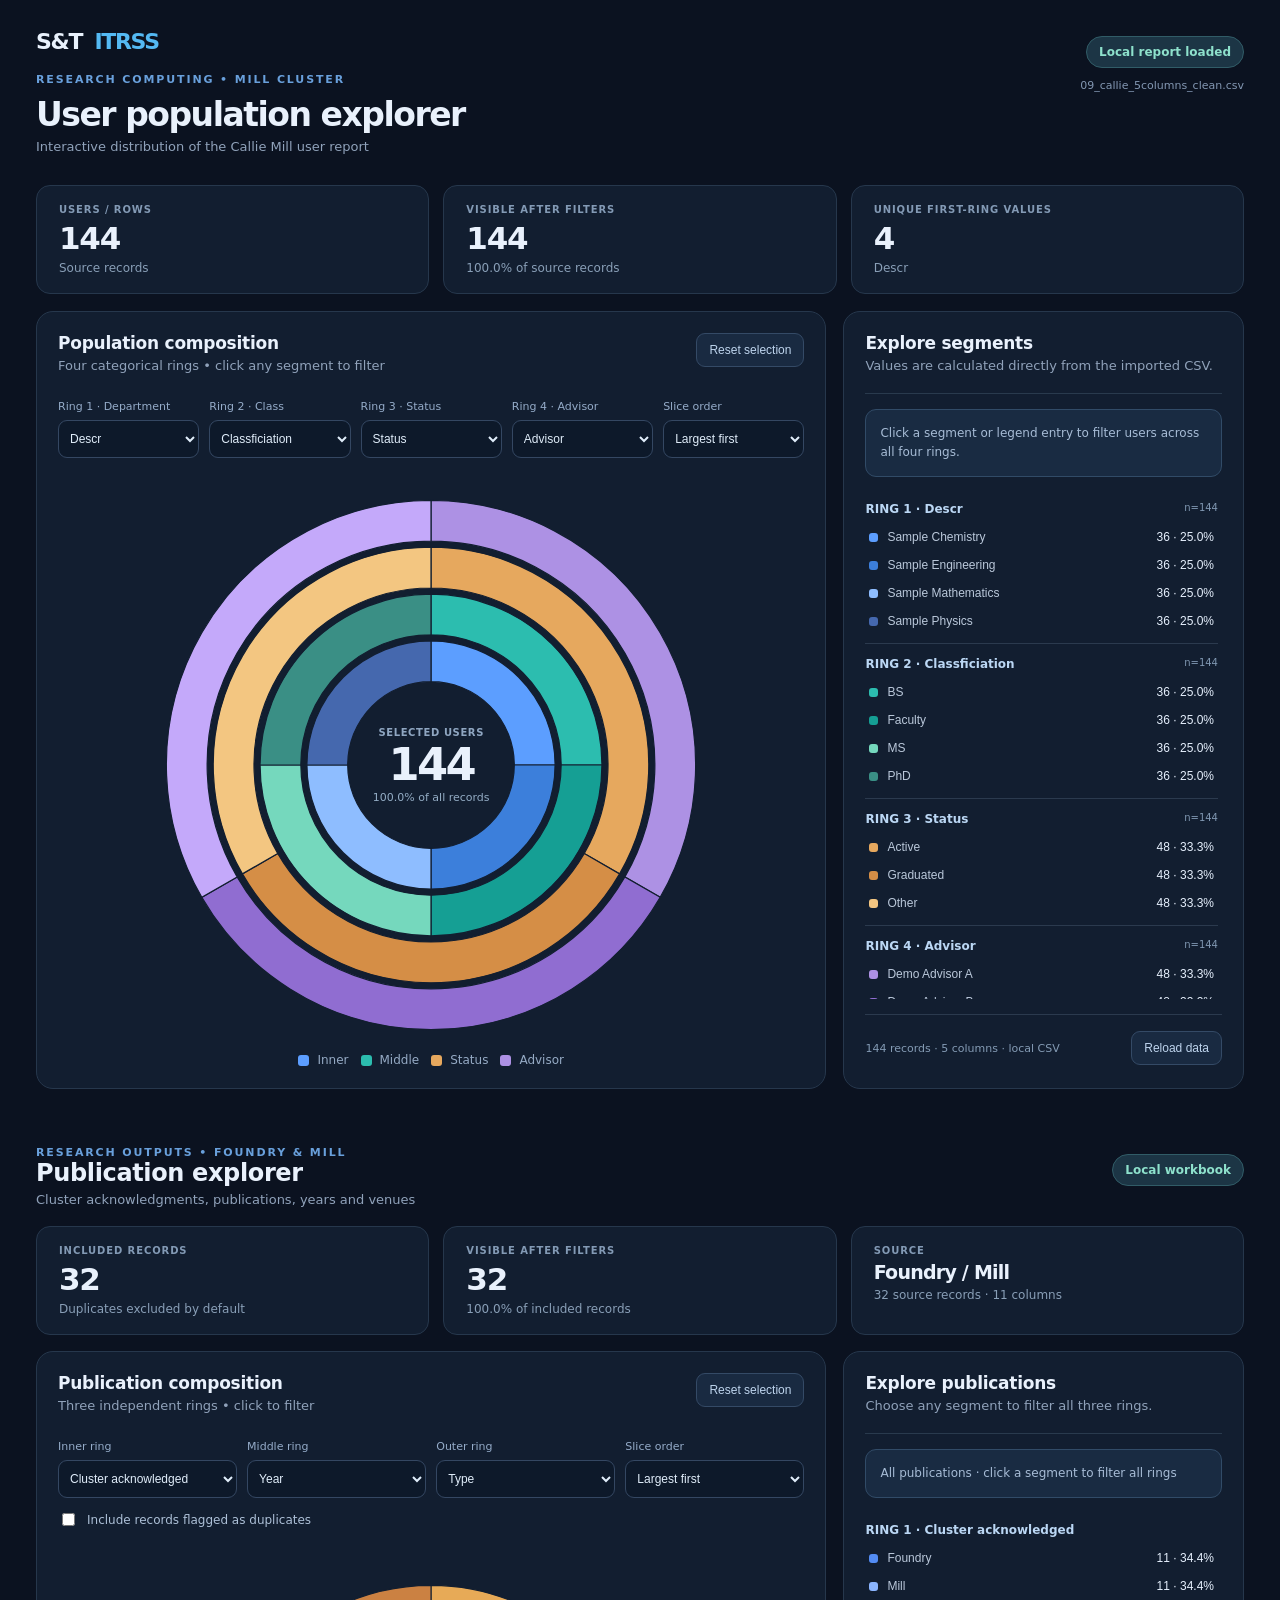
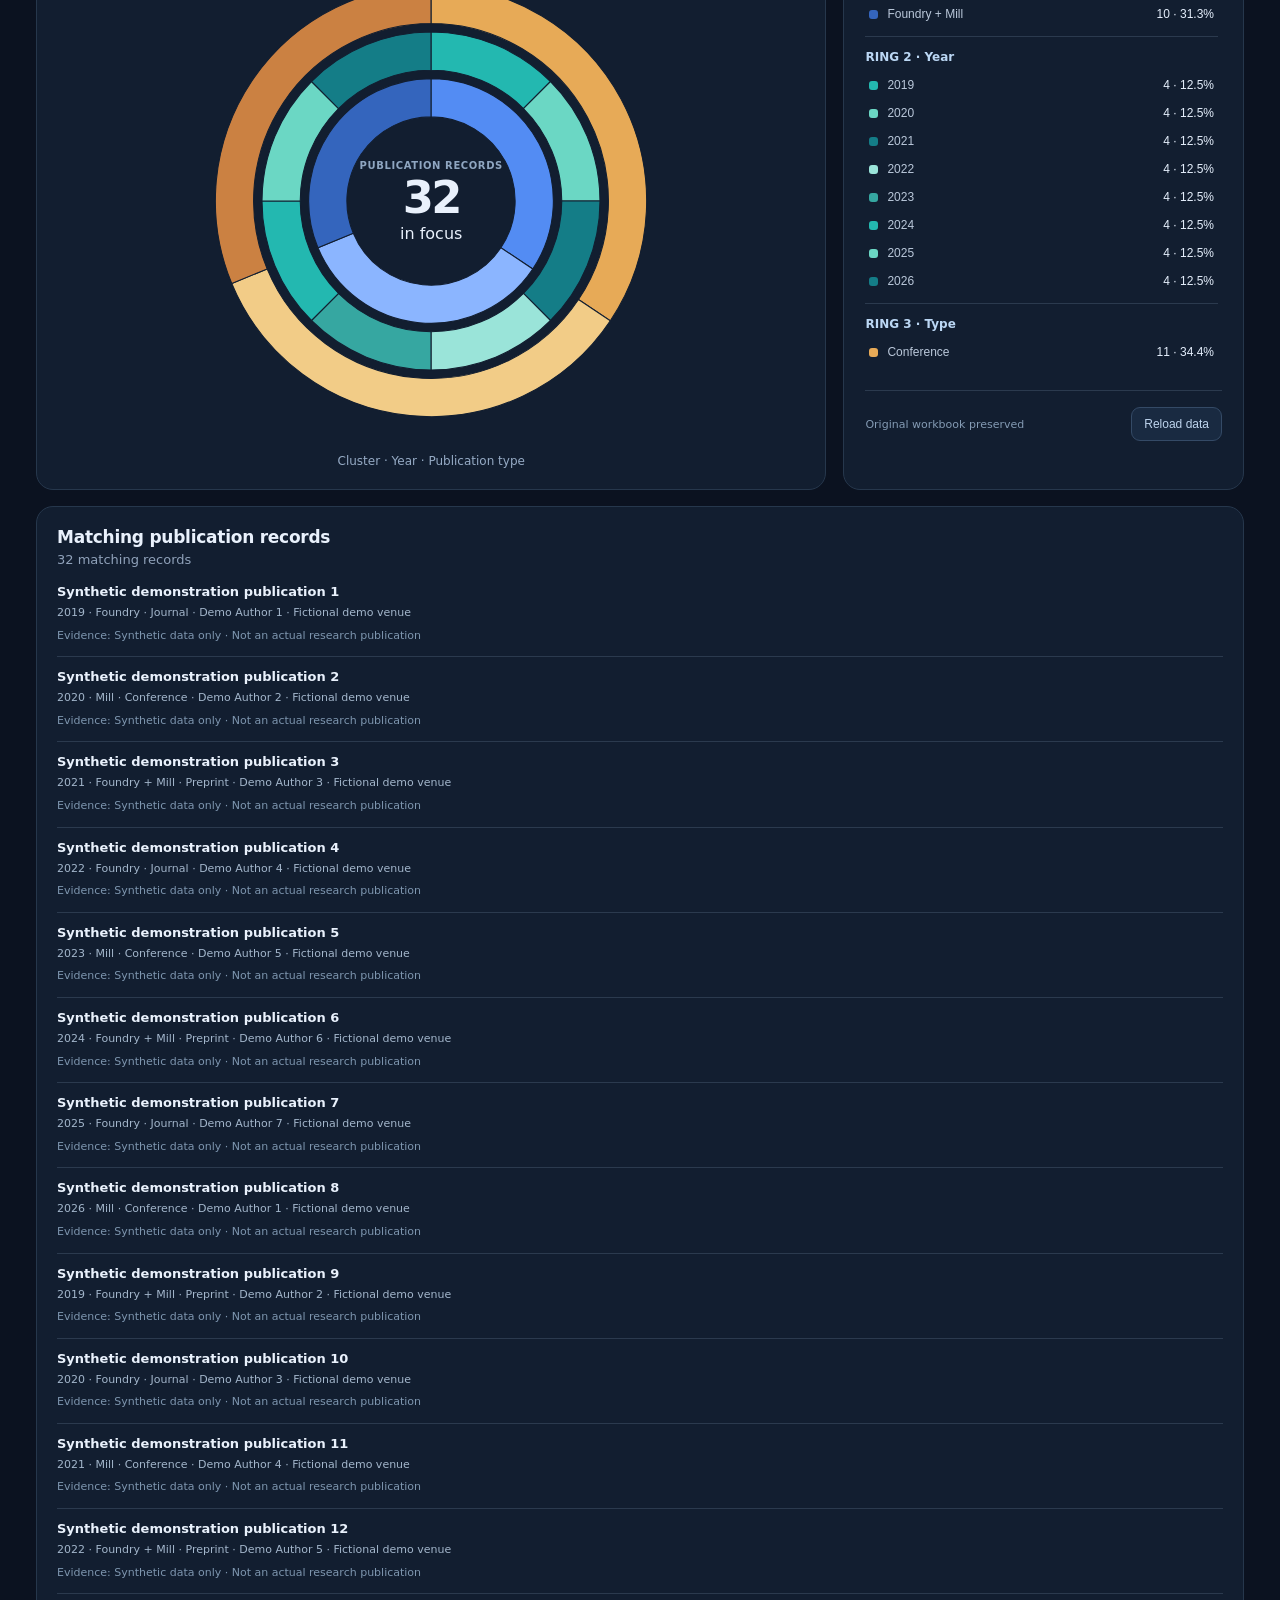
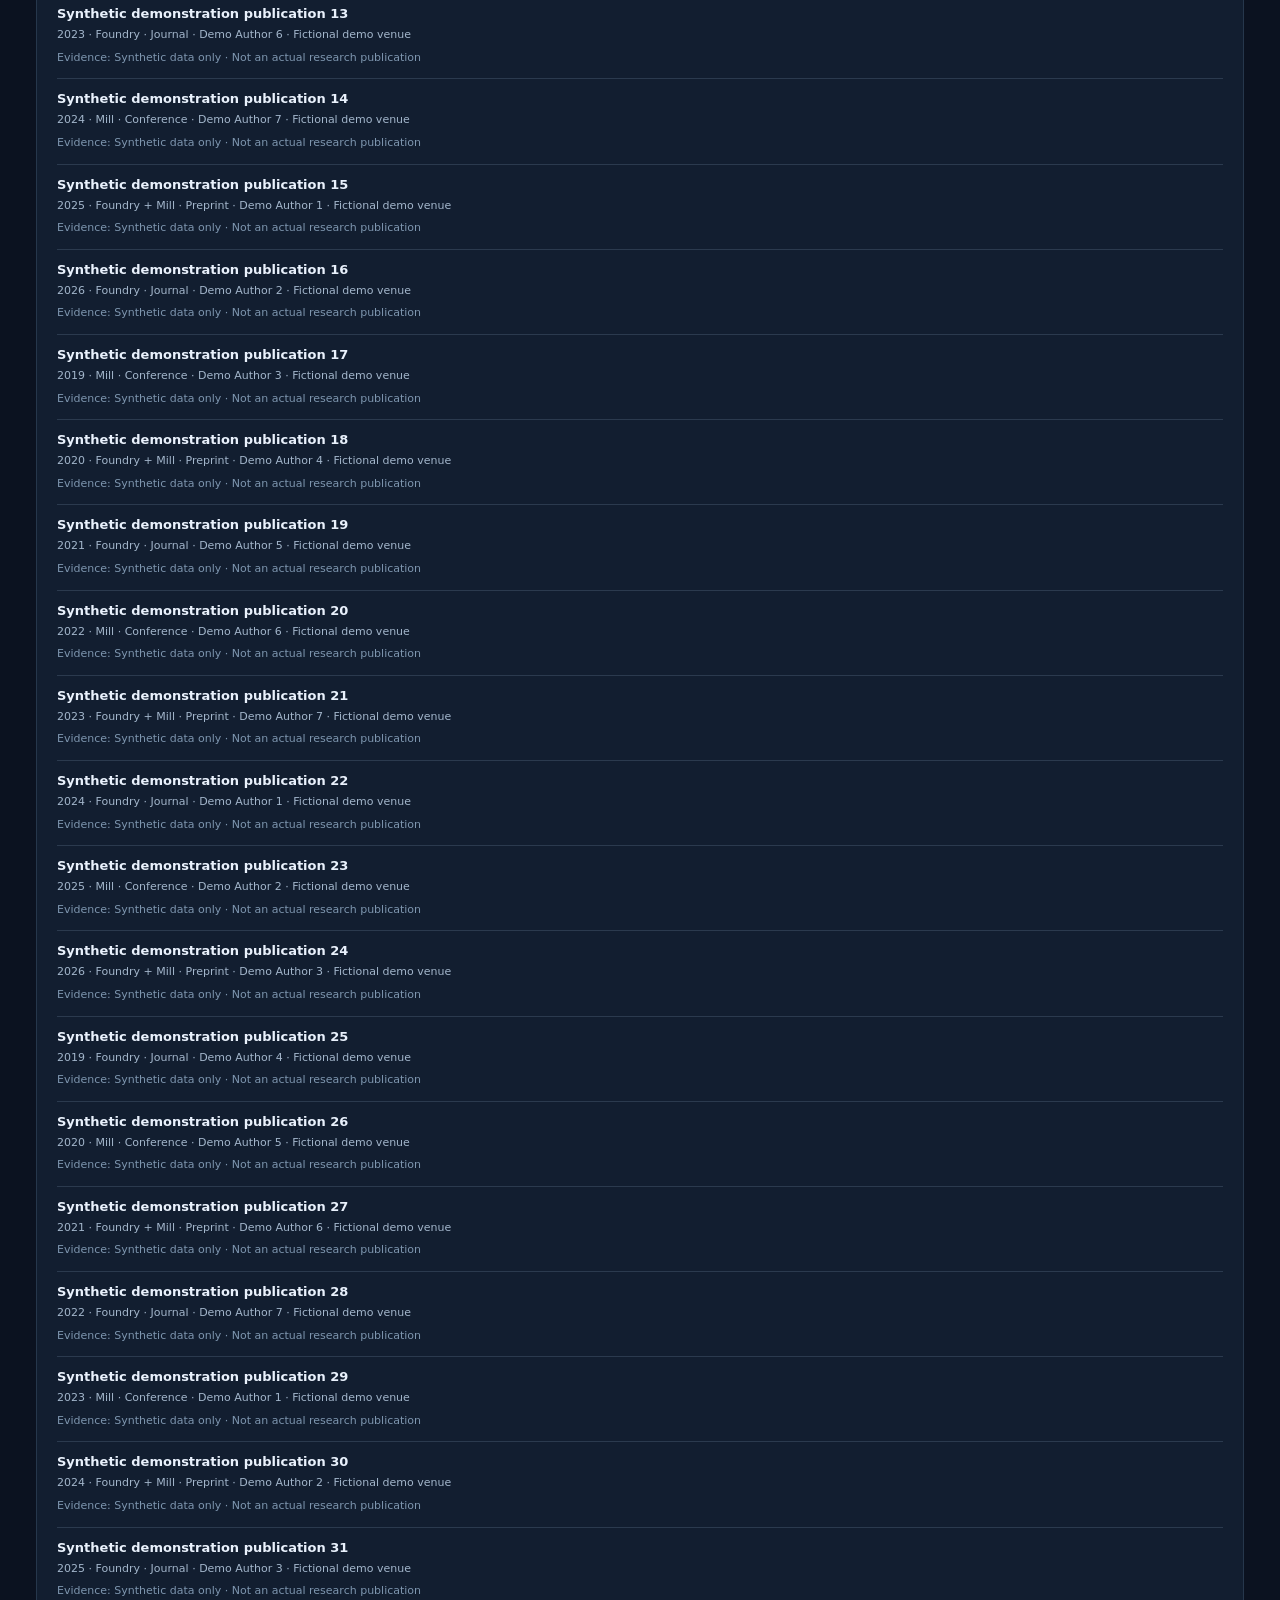
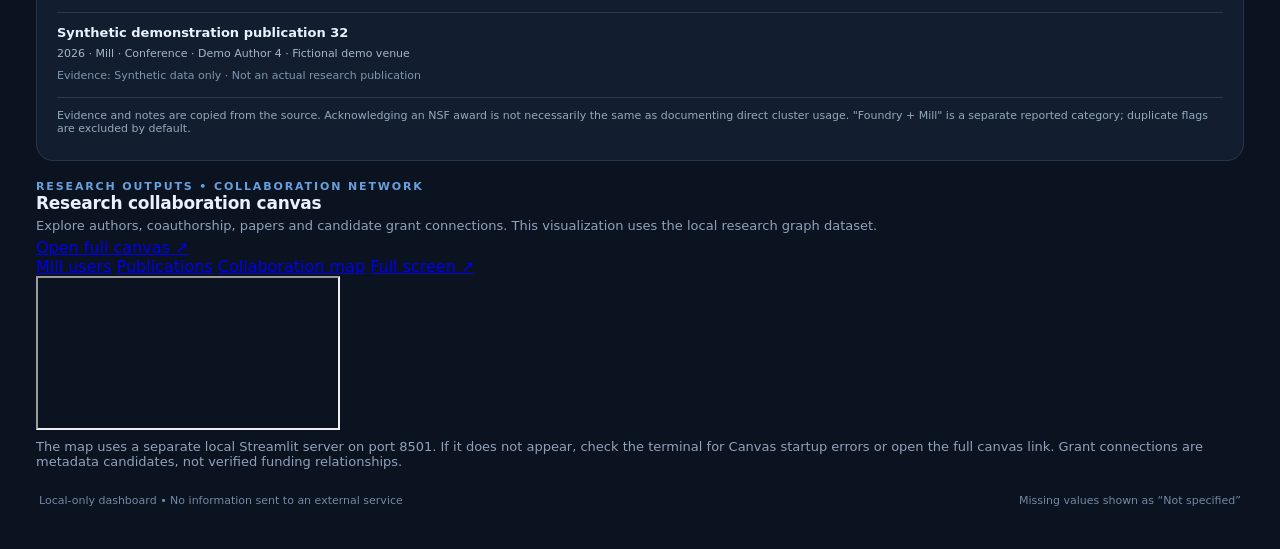
==== commit 60f15f1b: "feat: restore original four-ring dashboard design in V2" ====
--- a/v2/index.html
+++ b/v2/index.html
@@ -27,4 +27,4 @@
   <div class="canvasFrame"><iframe id="researchCanvasFrame" src="http://localhost:8501/?embed=true" title="ITRSS Research Collaboration Canvas" loading="lazy" referrerpolicy="no-referrer"></iframe></div>
   <p class="canvasHelp">The map uses a separate local Streamlit server on port 8501. If it does not appear, check the terminal for Canvas startup errors or open the full canvas link. Grant connections are metadata candidates, not verified funding relationships.</p>
 </section>
-<footer><span>Local-only dashboard • No information sent to an external service</span><span>Missing values shown as “Not specified”</span></footer></div><script src="app.js?v=1795367000"></script><script src="papers.js?v=1795367000"></script></body></html>
+<footer><span>Local-only dashboard • No information sent to an external service</span><span>Missing values shown as “Not specified”</span></footer></div><script src="app.js?v=1795371050"></script><script src="papers.js?v=1795367000"></script></body></html>
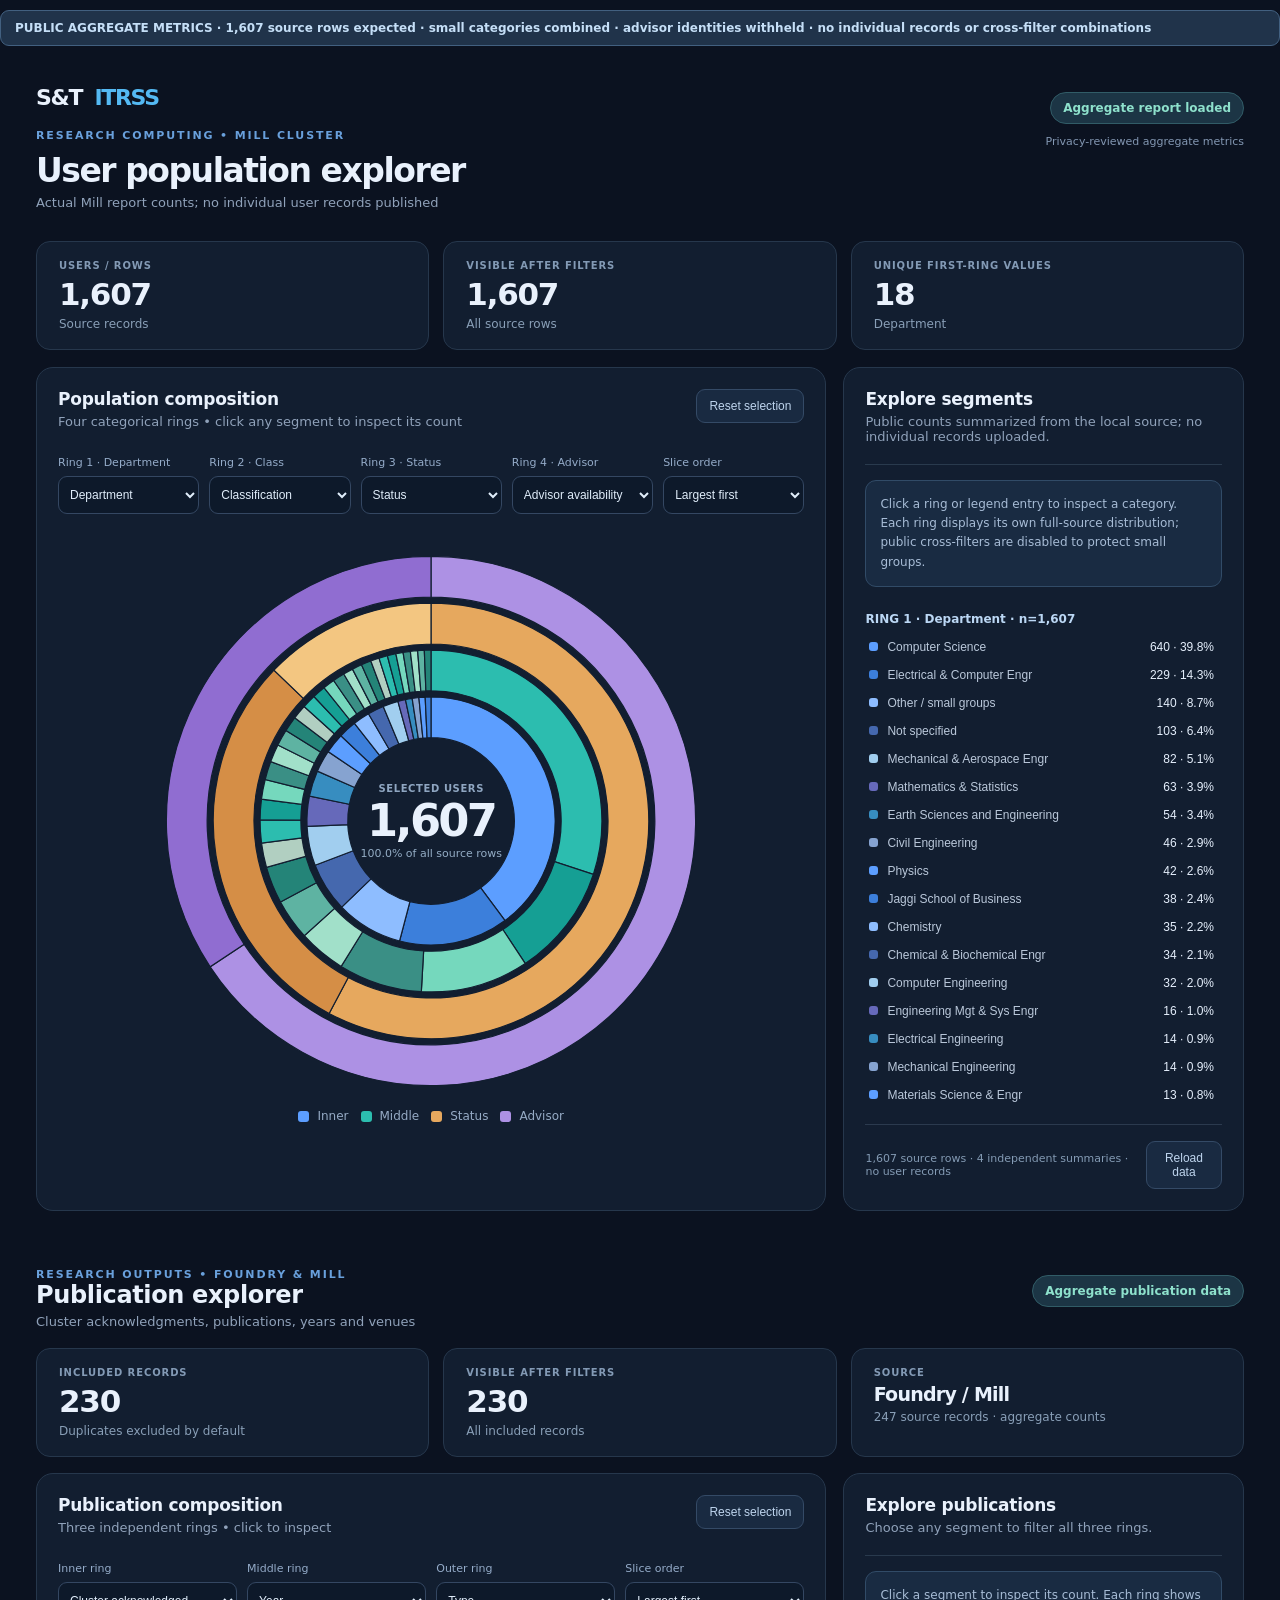
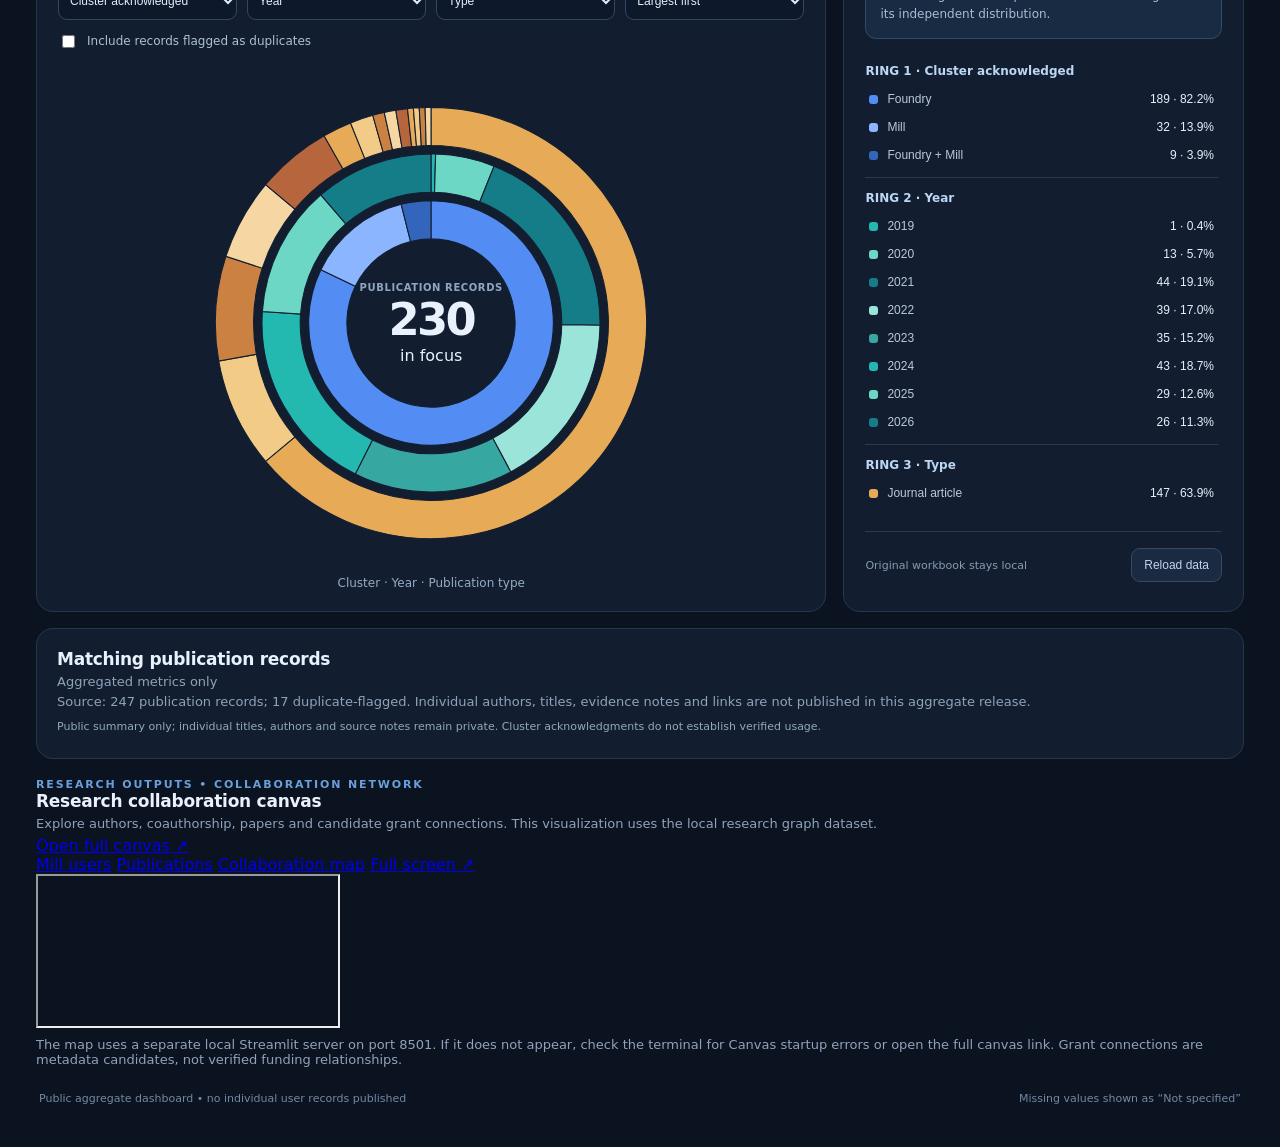
==== commit 05dfa7f5: "feat: publish real aggregate research metrics in V2" ====
--- a/v2/index.html
+++ b/v2/index.html
@@ -1,12 +1,12 @@
-<!doctype html><html lang="en"><head><meta charset="UTF-8"><meta name="viewport" content="width=device-width, initial-scale=1"><title>ITRSS | Mill User Explorer</title><link rel="stylesheet" href="styles.css?v=1795367000"><link rel="stylesheet" href="papers.css?v=1795367000"></head><body><div class="shell"><header><div class="identity"><div class="brand">S&T <span>ITRSS</span></div><div class="eyebrow">RESEARCH COMPUTING • MILL CLUSTER</div><h1>User population explorer</h1><p>Interactive distribution of the Callie Mill user report</p></div><div class="source"><div class="pill" id="badge">Checking dataset…</div><div class="small" id="sourceName">09_callie_5columns_clean.csv</div></div></header><section class="summary"><div><small>USERS / ROWS</small><strong id="total">—</strong><span>Source records</span></div><div><small>VISIBLE AFTER FILTERS</small><strong id="visible">—</strong><span id="share">No filters</span></div><div><small>UNIQUE FIRST-RING VALUES</small><strong id="categories">—</strong><span id="categoryName">Choose a column</span></div></section><main class="main"><section class="visual"><div class="sectionHead"><div><h2>Population composition</h2><p>Four categorical rings • click any segment to filter</p></div><button id="clear" class="subtle">Reset selection</button></div><div class="controlGrid"><label>Ring 1 · Department<select id="layer0"></select></label><label>Ring 2 · Class<select id="layer1"></select></label><label>Ring 3 · Status<select id="layer2"></select></label><label>Ring 4 · Advisor<select id="layer3"></select></label><label>Slice order<select id="sort"><option value="desc">Largest first</option><option value="asc">Smallest first</option><option value="alpha">A → Z</option></select></label></div><div class="chartWrap"><svg id="chart" viewBox="0 0 680 680" role="img" aria-label="Interactive multi-ring donut chart"><circle cx="340" cy="340" r="180" fill="none" stroke="#253246" stroke-width="30"/></svg><div class="chartCenter"><div class="mini">SELECTED USERS</div><strong id="centerCount">—</strong><div id="centerCaption">Waiting for report</div></div></div><div class="ringsCaption"><span><i style="background:#5c9eff"></i> Inner</span><span><i style="background:#2cbdaf"></i> Middle</span><span><i style="background:#e6a85e"></i> Status</span><span><i style="background:#ad91e4"></i> Advisor</span></div></section><aside class="side"><div class="sideHead"><h2>Explore segments</h2><p>Values are calculated directly from the imported CSV.</p></div><div id="selection" class="selection">Select a ring segment to see its share and filter the entire chart.</div><div id="legend" class="legend"></div><div class="dataFoot"><div id="fileStatus">Loading local CSV…</div><button id="reload" class="subtle">Reload data</button></div></aside></main><section id="papersSection">
-  <div class="paperHeading"><div><div class="eyebrow">RESEARCH OUTPUTS • FOUNDRY & MILL</div><h2>Publication explorer</h2><p>Cluster acknowledgments, publications, years and venues</p></div><div class="pill">Local workbook</div></div>
+<!doctype html><html lang="en"><head><meta charset="UTF-8"><meta name="viewport" content="width=device-width, initial-scale=1"><title>ITRSS | Mill User Explorer</title><link rel="stylesheet" href="styles.css?v=1795367000"><link rel="stylesheet" href="papers.css?v=1795367000"></head><body><div style="padding:10px 14px;margin:10px 0;background:#20334a;border:1px solid #426080;border-radius:9px;color:#c5dff7;font:600 12px system-ui">PUBLIC AGGREGATE METRICS · 1,607 source rows expected · small categories combined · advisor identities withheld · no individual records or cross-filter combinations</div><div class="shell"><header><div class="identity"><div class="brand">S&T <span>ITRSS</span></div><div class="eyebrow">RESEARCH COMPUTING • MILL CLUSTER</div><h1>User population explorer</h1><p>Actual Mill report counts; no individual user records published</p></div><div class="source"><div class="pill" id="badge">Checking dataset…</div><div class="small" id="sourceName">Aggregated Mill report</div></div></header><section class="summary"><div><small>USERS / ROWS</small><strong id="total">—</strong><span>Source records</span></div><div><small>VISIBLE AFTER FILTERS</small><strong id="visible">—</strong><span id="share">No filters</span></div><div><small>UNIQUE FIRST-RING VALUES</small><strong id="categories">—</strong><span id="categoryName">Choose a column</span></div></section><main class="main"><section class="visual"><div class="sectionHead"><div><h2>Population composition</h2><p>Four categorical rings • click any segment to inspect its count</p></div><button id="clear" class="subtle">Reset selection</button></div><div class="controlGrid"><label>Ring 1 · Department<select id="layer0"></select></label><label>Ring 2 · Class<select id="layer1"></select></label><label>Ring 3 · Status<select id="layer2"></select></label><label>Ring 4 · Advisor<select id="layer3"></select></label><label>Slice order<select id="sort"><option value="desc">Largest first</option><option value="asc">Smallest first</option><option value="alpha">A → Z</option></select></label></div><div class="chartWrap"><svg id="chart" viewBox="0 0 680 680" role="img" aria-label="Interactive multi-ring donut chart"><circle cx="340" cy="340" r="180" fill="none" stroke="#253246" stroke-width="30"/></svg><div class="chartCenter"><div class="mini">SELECTED USERS</div><strong id="centerCount">—</strong><div id="centerCaption">Waiting for report</div></div></div><div class="ringsCaption"><span><i style="background:#5c9eff"></i> Inner</span><span><i style="background:#2cbdaf"></i> Middle</span><span><i style="background:#e6a85e"></i> Status</span><span><i style="background:#ad91e4"></i> Advisor</span></div></section><aside class="side"><div class="sideHead"><h2>Explore segments</h2><p>Public counts summarized from the local source; no individual records uploaded.</p></div><div id="selection" class="selection">Select a category to see its count; cross-ring filters are disabled for privacy.</div><div id="legend" class="legend"></div><div class="dataFoot"><div id="fileStatus">Loading aggregate counts…</div><button id="reload" class="subtle">Reload data</button></div></aside></main><section id="papersSection">
+  <div class="paperHeading"><div><div class="eyebrow">RESEARCH OUTPUTS • FOUNDRY & MILL</div><h2>Publication explorer</h2><p>Cluster acknowledgments, publications, years and venues</p></div><div class="pill">Aggregate publication data</div></div>
   <section class="summary paperMetrics"><div><small>INCLUDED RECORDS</small><strong id="paperCount">—</strong><span>Duplicates excluded by default</span></div><div><small>VISIBLE AFTER FILTERS</small><strong id="paperVisible">—</strong><span id="paperShare">No filters</span></div><div><small>SOURCE</small><strong style="font-size:19px">Foundry / Mill</strong><span id="paperLoaded">Loading workbook…</span></div></section>
-  <div class="main"><section class="visual"><div class="sectionHead"><div><h2>Publication composition</h2><p>Three independent rings • click to filter</p></div><button id="paperClear" class="subtle">Reset selection</button></div>
+  <div class="main"><section class="visual"><div class="sectionHead"><div><h2>Publication composition</h2><p>Three independent rings • click to inspect</p></div><button id="paperClear" class="subtle">Reset selection</button></div>
   <div class="controlGrid paperControls"><label>Inner ring<select id="paperLayer0"></select></label><label>Middle ring<select id="paperLayer1"></select></label><label>Outer ring<select id="paperLayer2"></select></label><label>Slice order<select id="paperSort"><option value="desc">Largest first</option><option value="asc">Smallest first</option><option value="alpha">A → Z</option></select></label></div>
   <div class="paperToggle"><input id="paperDup" type="checkbox"><label for="paperDup">Include records flagged as duplicates</label></div>
   <div class="chartWrap paperWrap"><svg id="paperChart" viewBox="0 0 680 680" role="img" aria-label="Publication distributions by cluster, year and type"></svg><div class="chartCenter"><div class="mini">PUBLICATION RECORDS</div><strong id="paperCenter">—</strong><div>in focus</div></div></div><div class="ringsCaption">Cluster · Year · Publication type</div></section>
-  <aside class="side"><div class="sideHead"><h2>Explore publications</h2><p>Choose any segment to filter all three rings.</p></div><div id="paperSelection" class="selection">Showing all</div><div id="paperLegend" class="legend paperLegend"></div><div class="dataFoot"><span>Original workbook preserved</span><button id="paperReload" class="subtle">Reload data</button></div></aside></div>
-  <div class="paperList"><h2>Matching publication records</h2><p id="paperRecordCount">Waiting for data</p><div id="paperRecords"></div><p class="paperNote">Evidence and notes are copied from the source. Acknowledging an NSF award is not necessarily the same as documenting direct cluster usage. "Foundry + Mill" is a separate reported category; duplicate flags are excluded by default.</p></div>
+  <aside class="side"><div class="sideHead"><h2>Explore publications</h2><p>Choose any segment to filter all three rings.</p></div><div id="paperSelection" class="selection">Showing all</div><div id="paperLegend" class="legend paperLegend"></div><div class="dataFoot"><span>Original workbook stays local</span><button id="paperReload" class="subtle">Reload data</button></div></aside></div>
+  <div class="paperList"><h2>Matching publication records</h2><p id="paperRecordCount">Waiting for data</p><div id="paperRecords"></div><p class="paperNote">Public summary only; individual titles, authors and source notes remain private. Cluster acknowledgments do not establish verified usage.</p></div>
 </section>
 
 <!-- Third dashboard: separate Streamlit service, embedded locally -->
@@ -27,4 +27,4 @@
   <div class="canvasFrame"><iframe id="researchCanvasFrame" src="http://localhost:8501/?embed=true" title="ITRSS Research Collaboration Canvas" loading="lazy" referrerpolicy="no-referrer"></iframe></div>
   <p class="canvasHelp">The map uses a separate local Streamlit server on port 8501. If it does not appear, check the terminal for Canvas startup errors or open the full canvas link. Grant connections are metadata candidates, not verified funding relationships.</p>
 </section>
-<footer><span>Local-only dashboard • No information sent to an external service</span><span>Missing values shown as “Not specified”</span></footer></div><script src="app.js?v=1795371050"></script><script src="papers.js?v=1795367000"></script></body></html>
+<footer><span>Public aggregate dashboard • no individual user records published</span><span>Missing values shown as “Not specified”</span></footer></div><script src="app.js?v=1795373825"></script><script src="papers.js?v=1795373825"></script></body></html>
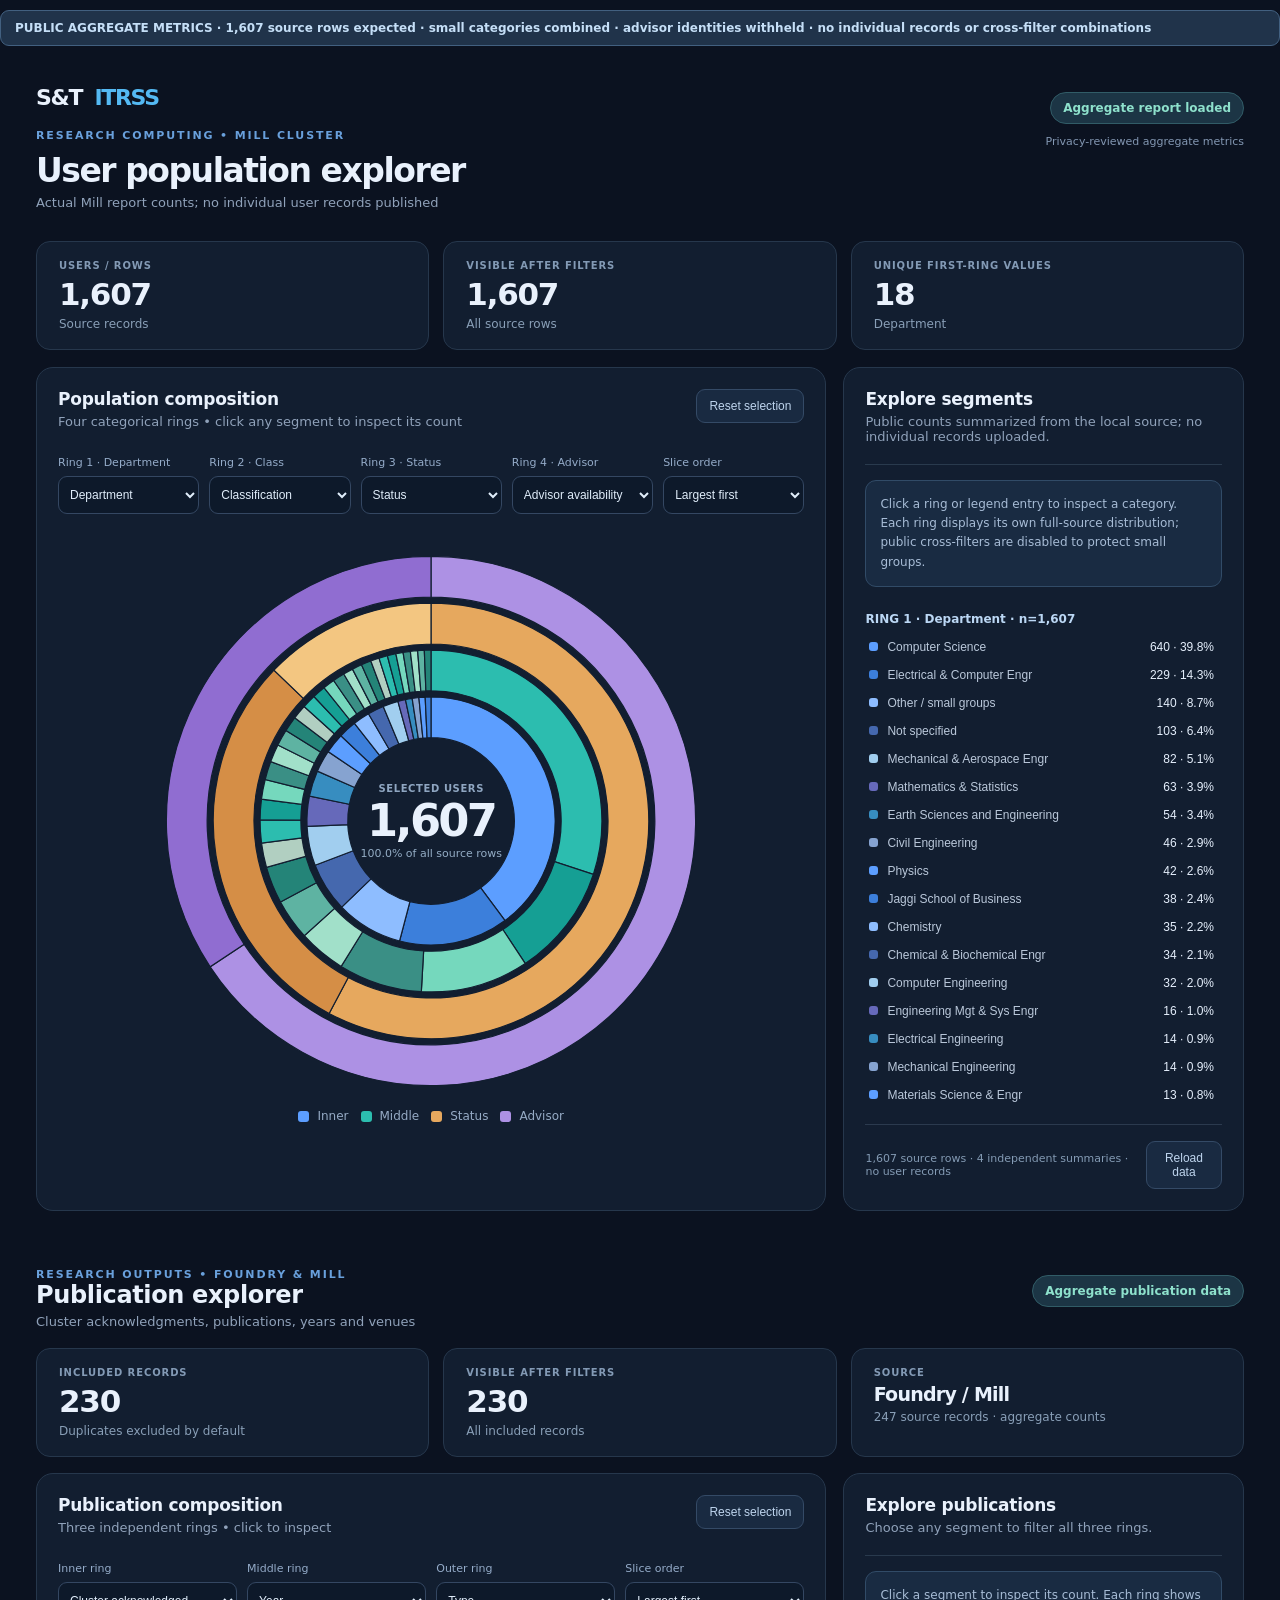
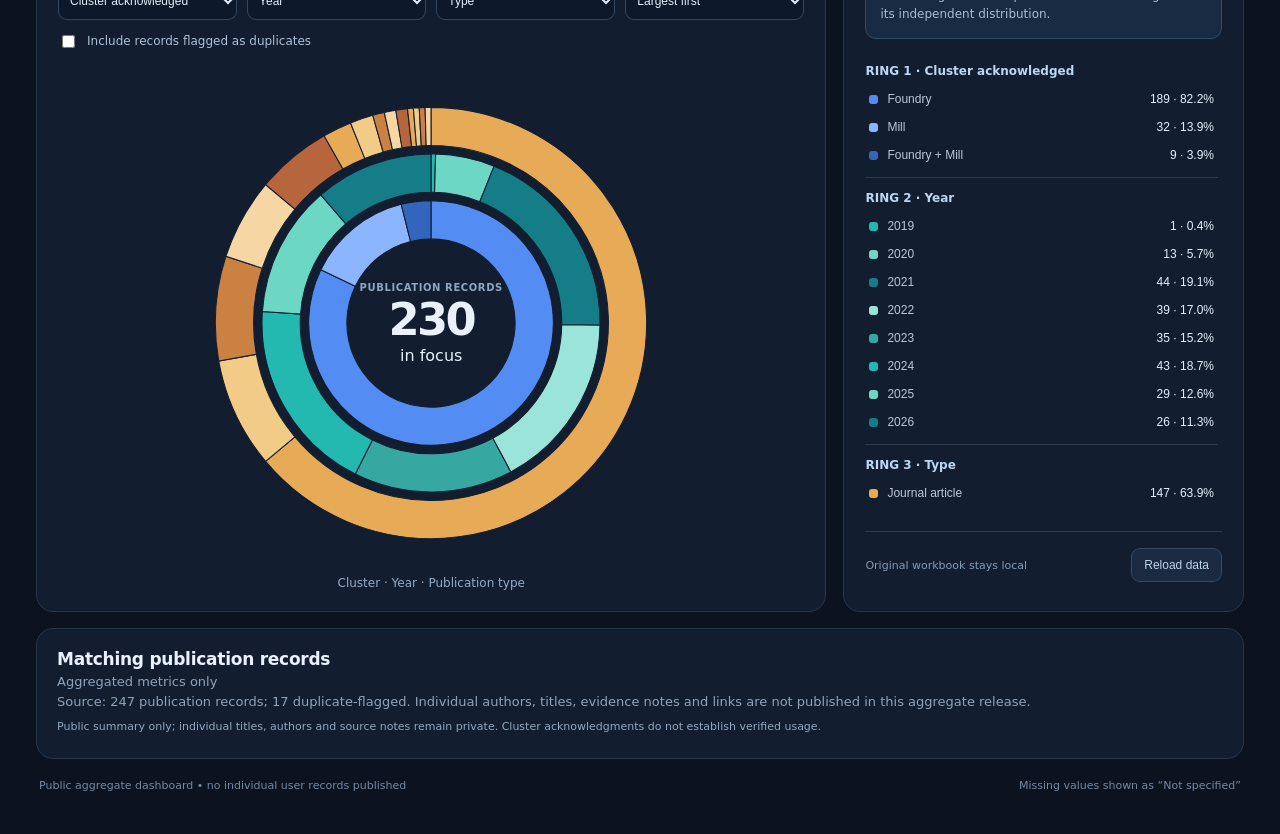
==== commit fac9c4d1: "fix: refresh V2 aggregate scripts and remove local-only canvas" ====
--- a/v2/index.html
+++ b/v2/index.html
@@ -1,4 +1,4 @@
-<!doctype html><html lang="en"><head><meta charset="UTF-8"><meta name="viewport" content="width=device-width, initial-scale=1"><title>ITRSS | Mill User Explorer</title><link rel="stylesheet" href="styles.css?v=1795367000"><link rel="stylesheet" href="papers.css?v=1795367000"></head><body><div style="padding:10px 14px;margin:10px 0;background:#20334a;border:1px solid #426080;border-radius:9px;color:#c5dff7;font:600 12px system-ui">PUBLIC AGGREGATE METRICS · 1,607 source rows expected · small categories combined · advisor identities withheld · no individual records or cross-filter combinations</div><div class="shell"><header><div class="identity"><div class="brand">S&T <span>ITRSS</span></div><div class="eyebrow">RESEARCH COMPUTING • MILL CLUSTER</div><h1>User population explorer</h1><p>Actual Mill report counts; no individual user records published</p></div><div class="source"><div class="pill" id="badge">Checking dataset…</div><div class="small" id="sourceName">Aggregated Mill report</div></div></header><section class="summary"><div><small>USERS / ROWS</small><strong id="total">—</strong><span>Source records</span></div><div><small>VISIBLE AFTER FILTERS</small><strong id="visible">—</strong><span id="share">No filters</span></div><div><small>UNIQUE FIRST-RING VALUES</small><strong id="categories">—</strong><span id="categoryName">Choose a column</span></div></section><main class="main"><section class="visual"><div class="sectionHead"><div><h2>Population composition</h2><p>Four categorical rings • click any segment to inspect its count</p></div><button id="clear" class="subtle">Reset selection</button></div><div class="controlGrid"><label>Ring 1 · Department<select id="layer0"></select></label><label>Ring 2 · Class<select id="layer1"></select></label><label>Ring 3 · Status<select id="layer2"></select></label><label>Ring 4 · Advisor<select id="layer3"></select></label><label>Slice order<select id="sort"><option value="desc">Largest first</option><option value="asc">Smallest first</option><option value="alpha">A → Z</option></select></label></div><div class="chartWrap"><svg id="chart" viewBox="0 0 680 680" role="img" aria-label="Interactive multi-ring donut chart"><circle cx="340" cy="340" r="180" fill="none" stroke="#253246" stroke-width="30"/></svg><div class="chartCenter"><div class="mini">SELECTED USERS</div><strong id="centerCount">—</strong><div id="centerCaption">Waiting for report</div></div></div><div class="ringsCaption"><span><i style="background:#5c9eff"></i> Inner</span><span><i style="background:#2cbdaf"></i> Middle</span><span><i style="background:#e6a85e"></i> Status</span><span><i style="background:#ad91e4"></i> Advisor</span></div></section><aside class="side"><div class="sideHead"><h2>Explore segments</h2><p>Public counts summarized from the local source; no individual records uploaded.</p></div><div id="selection" class="selection">Select a category to see its count; cross-ring filters are disabled for privacy.</div><div id="legend" class="legend"></div><div class="dataFoot"><div id="fileStatus">Loading aggregate counts…</div><button id="reload" class="subtle">Reload data</button></div></aside></main><section id="papersSection">
+<!doctype html><html lang="en"><head><meta http-equiv="Cache-Control" content="no-cache, no-store, must-revalidate"><meta charset="UTF-8"><meta name="viewport" content="width=device-width, initial-scale=1"><title>ITRSS | Mill User Explorer</title><link rel="stylesheet" href="styles.css?v=1795367000"><link rel="stylesheet" href="papers.css?v=1795367000"></head><body><div style="padding:10px 14px;margin:10px 0;background:#20334a;border:1px solid #426080;border-radius:9px;color:#c5dff7;font:600 12px system-ui">PUBLIC AGGREGATE METRICS · 1,607 source rows expected · small categories combined · advisor identities withheld · no individual records or cross-filter combinations</div><div class="shell"><header><div class="identity"><div class="brand">S&T <span>ITRSS</span></div><div class="eyebrow">RESEARCH COMPUTING • MILL CLUSTER</div><h1>User population explorer</h1><p>Actual Mill report counts; no individual user records published</p></div><div class="source"><div class="pill" id="badge">Checking dataset…</div><div class="small" id="sourceName">Aggregated Mill report</div></div></header><section class="summary"><div><small>USERS / ROWS</small><strong id="total">—</strong><span>Source records</span></div><div><small>VISIBLE AFTER FILTERS</small><strong id="visible">—</strong><span id="share">No filters</span></div><div><small>UNIQUE FIRST-RING VALUES</small><strong id="categories">—</strong><span id="categoryName">Choose a column</span></div></section><main class="main"><section class="visual"><div class="sectionHead"><div><h2>Population composition</h2><p>Four categorical rings • click any segment to inspect its count</p></div><button id="clear" class="subtle">Reset selection</button></div><div class="controlGrid"><label>Ring 1 · Department<select id="layer0"></select></label><label>Ring 2 · Class<select id="layer1"></select></label><label>Ring 3 · Status<select id="layer2"></select></label><label>Ring 4 · Advisor<select id="layer3"></select></label><label>Slice order<select id="sort"><option value="desc">Largest first</option><option value="asc">Smallest first</option><option value="alpha">A → Z</option></select></label></div><div class="chartWrap"><svg id="chart" viewBox="0 0 680 680" role="img" aria-label="Interactive multi-ring donut chart"><circle cx="340" cy="340" r="180" fill="none" stroke="#253246" stroke-width="30"/></svg><div class="chartCenter"><div class="mini">SELECTED USERS</div><strong id="centerCount">—</strong><div id="centerCaption">Waiting for report</div></div></div><div class="ringsCaption"><span><i style="background:#5c9eff"></i> Inner</span><span><i style="background:#2cbdaf"></i> Middle</span><span><i style="background:#e6a85e"></i> Status</span><span><i style="background:#ad91e4"></i> Advisor</span></div></section><aside class="side"><div class="sideHead"><h2>Explore segments</h2><p>Public counts summarized from the local source; no individual records uploaded.</p></div><div id="selection" class="selection">Select a category to see its count; cross-ring filters are disabled for privacy.</div><div id="legend" class="legend"></div><div class="dataFoot"><div id="fileStatus">Loading aggregate counts…</div><button id="reload" class="subtle">Reload data</button></div></aside></main><section id="papersSection">
   <div class="paperHeading"><div><div class="eyebrow">RESEARCH OUTPUTS • FOUNDRY & MILL</div><h2>Publication explorer</h2><p>Cluster acknowledgments, publications, years and venues</p></div><div class="pill">Aggregate publication data</div></div>
   <section class="summary paperMetrics"><div><small>INCLUDED RECORDS</small><strong id="paperCount">—</strong><span>Duplicates excluded by default</span></div><div><small>VISIBLE AFTER FILTERS</small><strong id="paperVisible">—</strong><span id="paperShare">No filters</span></div><div><small>SOURCE</small><strong style="font-size:19px">Foundry / Mill</strong><span id="paperLoaded">Loading workbook…</span></div></section>
   <div class="main"><section class="visual"><div class="sectionHead"><div><h2>Publication composition</h2><p>Three independent rings • click to inspect</p></div><button id="paperClear" class="subtle">Reset selection</button></div>
@@ -10,21 +10,5 @@
 </section>
 
 <!-- Third dashboard: separate Streamlit service, embedded locally -->
-<section id="researchCanvasSection" class="canvasSection">
-  <div class="canvasHeader">
-    <div><div class="eyebrow">RESEARCH OUTPUTS • COLLABORATION NETWORK</div>
-      <h2>Research collaboration canvas</h2>
-      <p>Explore authors, coauthorship, papers and candidate grant connections. This visualization uses the local research graph dataset.</p>
-    </div>
-    <a class="canvasOpen" href="http://localhost:8501" target="_blank" rel="noopener">Open full canvas ↗</a>
-  </div>
-  <div class="canvasLinks">
-    <a href="#millUsersSection">Mill users</a>
-    <a href="#papersSection">Publications</a>
-    <a href="#researchCanvasSection">Collaboration map</a>
-    <a href="http://localhost:8501" target="_blank" rel="noopener">Full screen ↗</a>
-  </div>
-  <div class="canvasFrame"><iframe id="researchCanvasFrame" src="http://localhost:8501/?embed=true" title="ITRSS Research Collaboration Canvas" loading="lazy" referrerpolicy="no-referrer"></iframe></div>
-  <p class="canvasHelp">The map uses a separate local Streamlit server on port 8501. If it does not appear, check the terminal for Canvas startup errors or open the full canvas link. Grant connections are metadata candidates, not verified funding relationships.</p>
-</section>
-<footer><span>Public aggregate dashboard • no individual user records published</span><span>Missing values shown as “Not specified”</span></footer></div><script src="app.js?v=1795373825"></script><script src="papers.js?v=1795373825"></script></body></html>
+
+<footer><span>Public aggregate dashboard • no individual user records published</span><span>Missing values shown as “Not specified”</span></footer></div><script src="app.js?v=aggregate-fix-20261122b"></script><script src="papers.js?v=aggregate-fix-20261122b"></script></body></html>
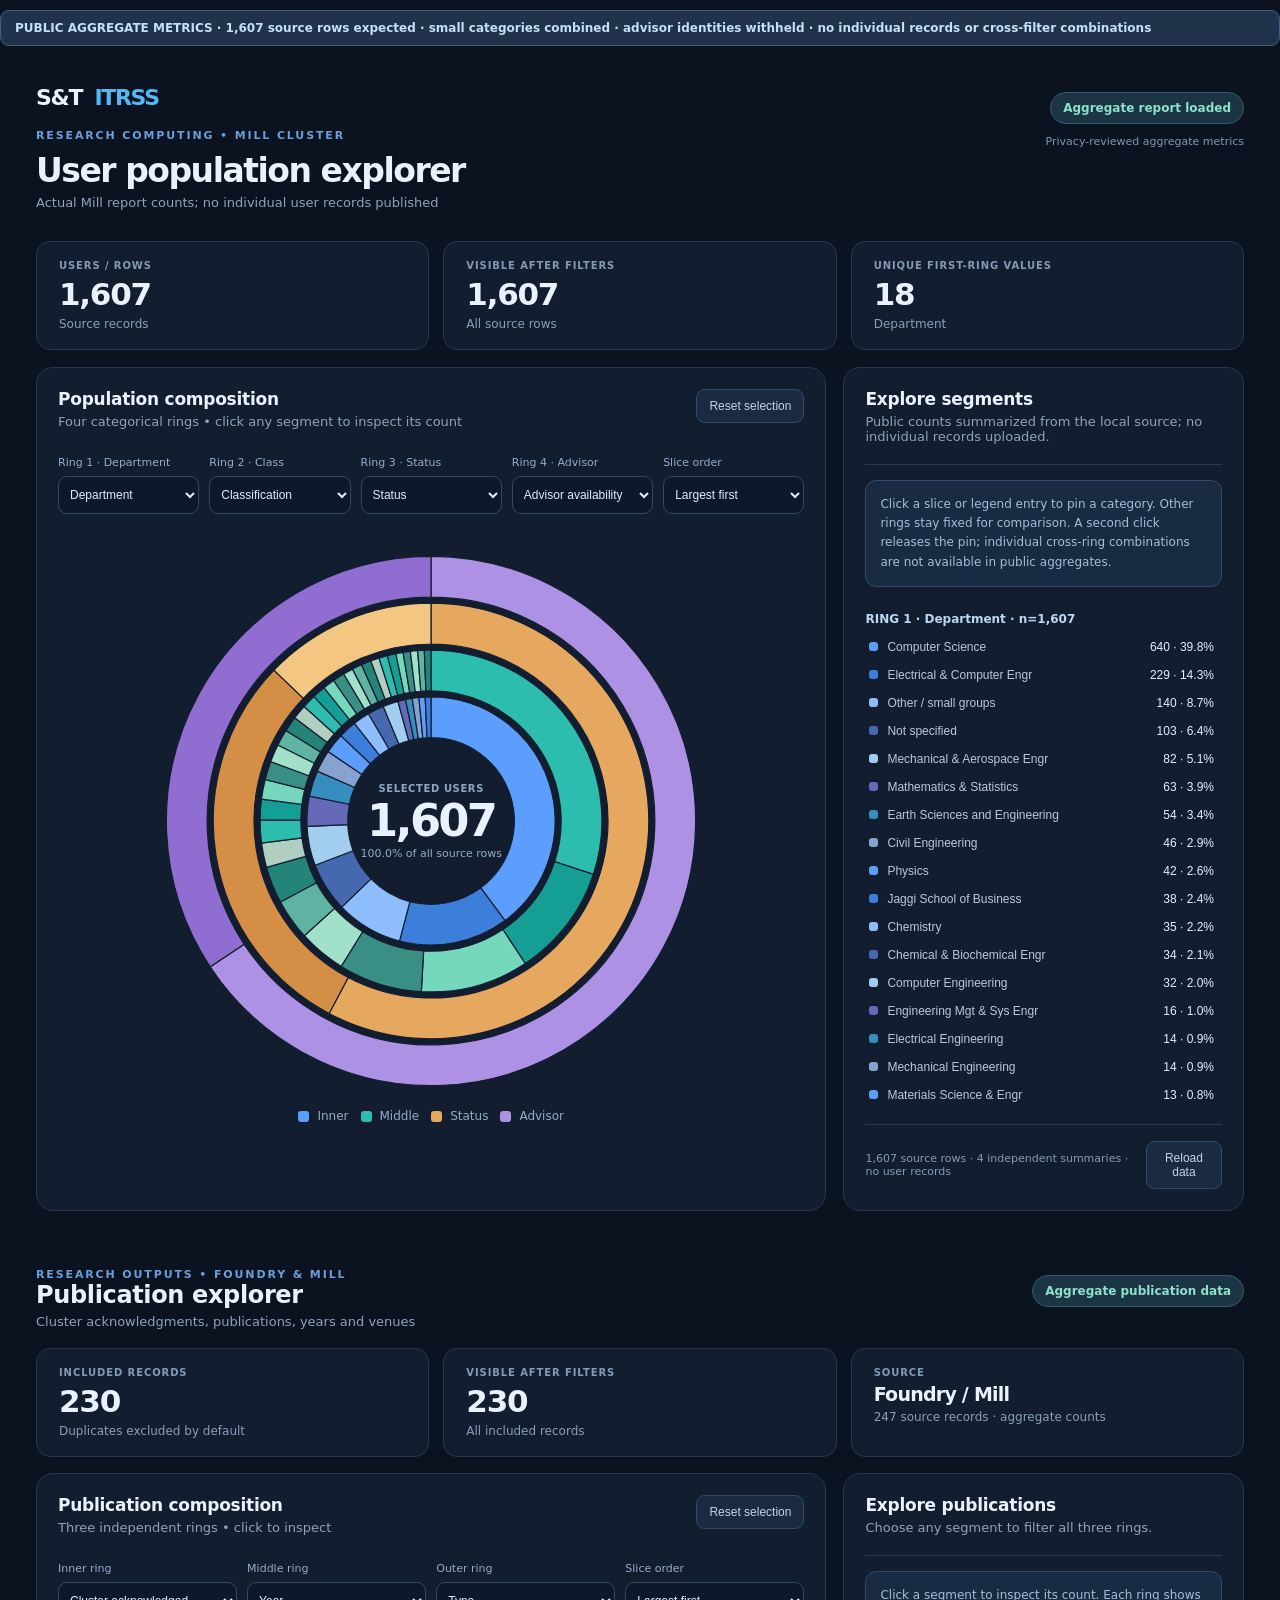
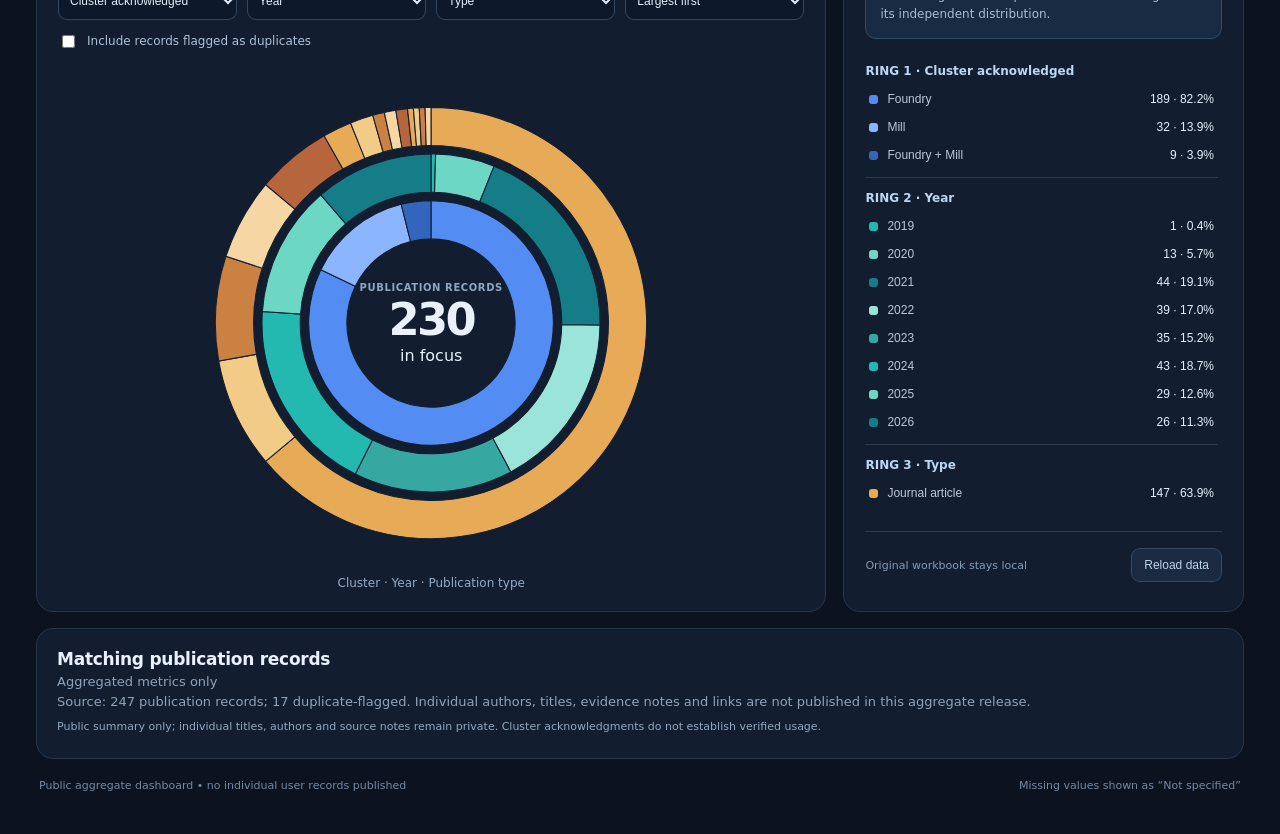
==== commit 00bb2a4d: "chore: refresh ring-focus JavaScript asset" ====
--- a/v2/index.html
+++ b/v2/index.html
@@ -11,4 +11,4 @@
 
 <!-- Third dashboard: separate Streamlit service, embedded locally -->
 
-<footer><span>Public aggregate dashboard • no individual user records published</span><span>Missing values shown as “Not specified”</span></footer></div><script src="app.js?v=aggregate-fix-20261122b"></script><script src="papers.js?v=aggregate-fix-20261122b"></script></body></html>
+<footer><span>Public aggregate dashboard • no individual user records published</span><span>Missing values shown as “Not specified”</span></footer></div><script src="app.js?v=ring-freeze-v1"></script><script src="papers.js?v=aggregate-fix-20261122b"></script></body></html>
